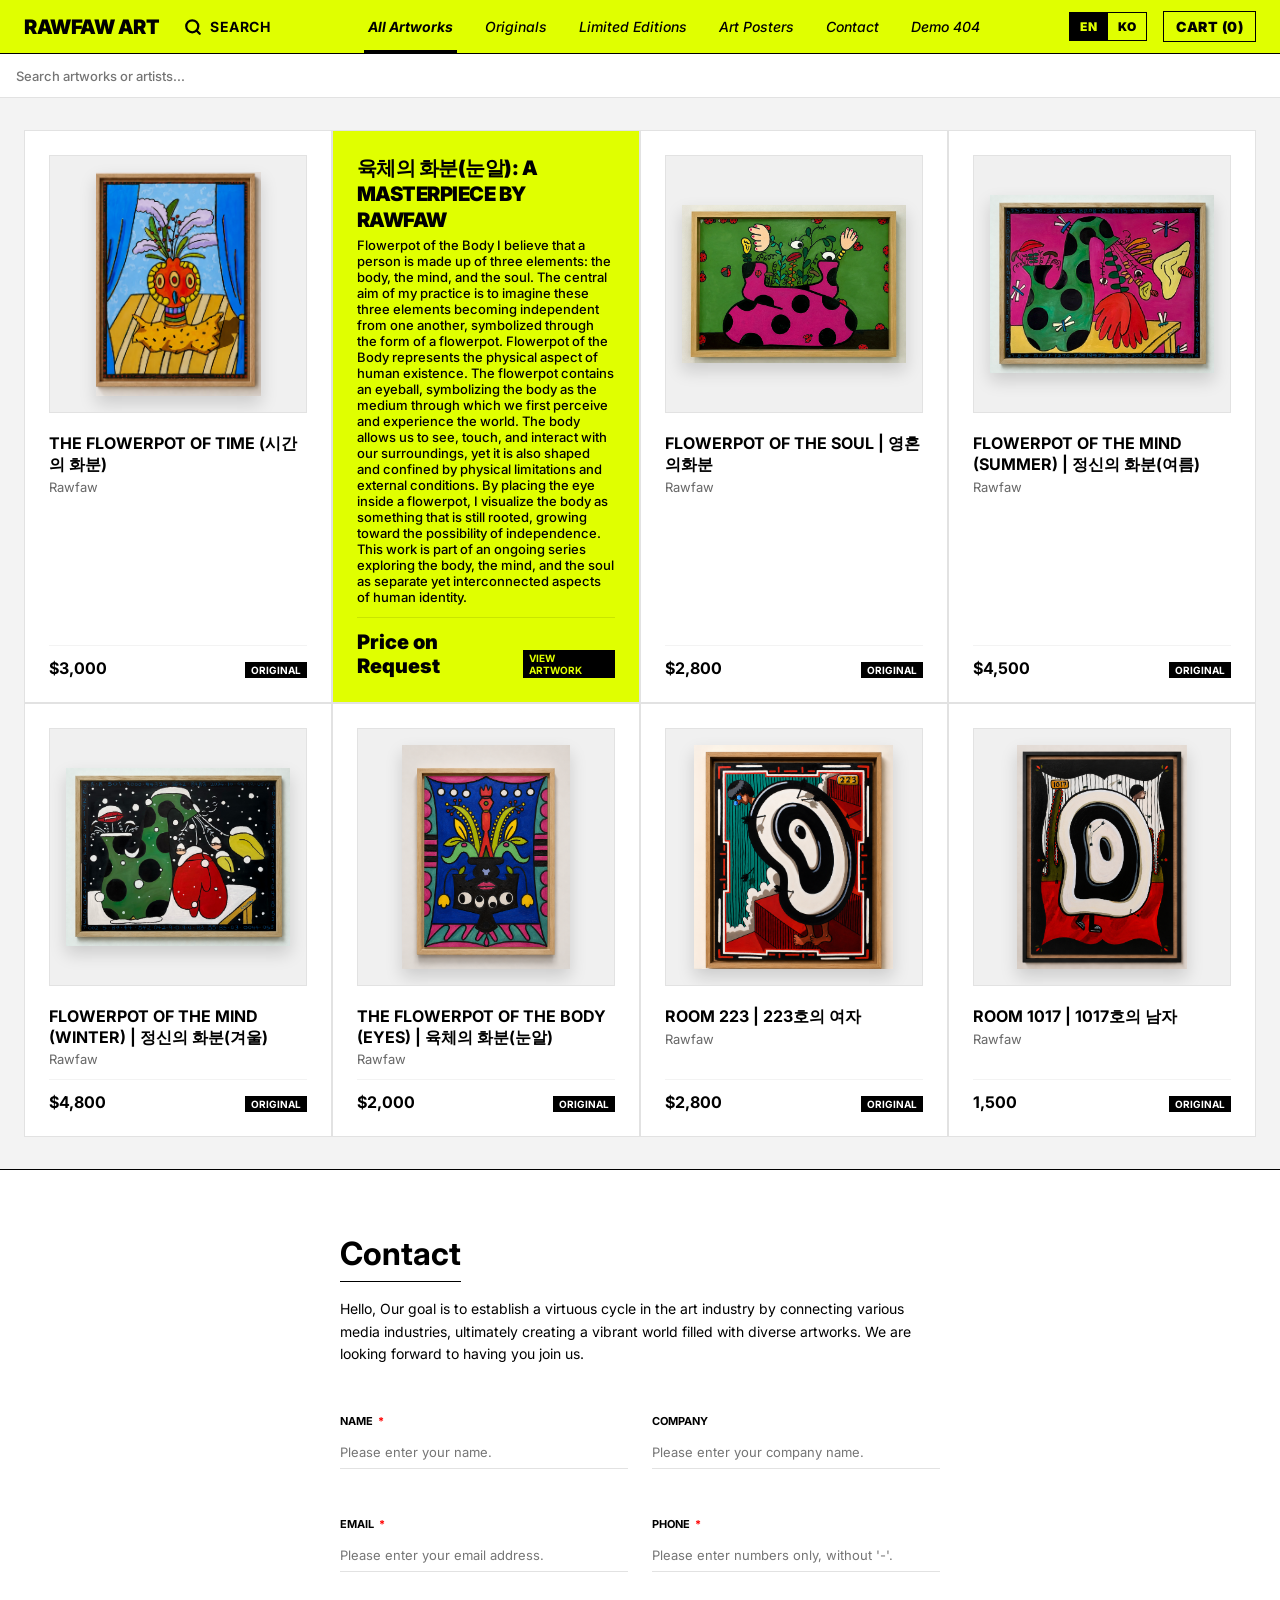
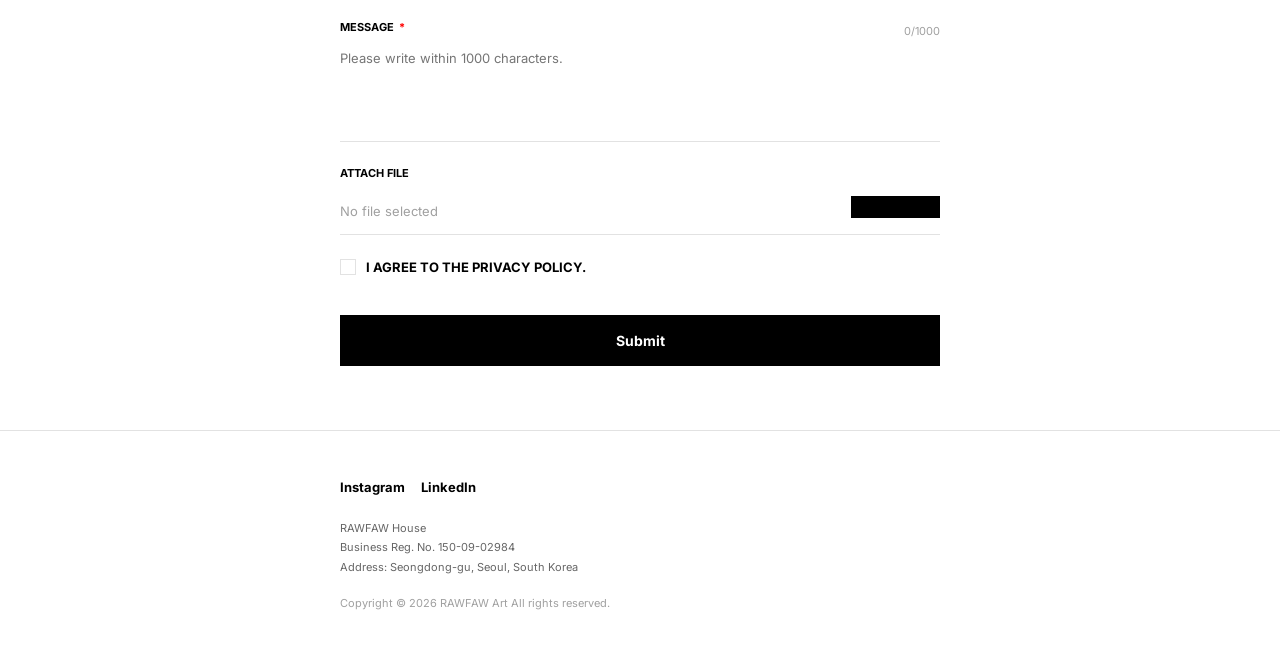
==== index.html @ 99de8a4f "Remove category/tag filter pills bar (All/NEW/Original/Limited/Poster) Co-Authored-By: Claude Sonnet" ====
<!DOCTYPE html>
<html lang="en">
<head>
    <meta charset="UTF-8">
    <meta name="viewport" content="width=device-width, initial-scale=1.0">
    <title>RAWFAW Art | Art Catalog</title>
    <!-- Fonts -->
    <link rel="preconnect" href="https://fonts.googleapis.com">
    <link rel="preconnect" href="https://fonts.gstatic.com" crossorigin>
    <link href="https://fonts.googleapis.com/css2?family=Inter:wght@300;400;500;700;900&display=swap" rel="stylesheet">
    <link rel="stylesheet" href="style.css">
</head>
<body>

    <!-- Main Page Wrapper -->
    <div id="app-wrapper">

        <!-- Neon Header Banner (Reference Image 2 & 3) -->
        <header class="neon-header">
            <div class="header-left">
                <a href="#" class="logo" id="logo-btn">RAWFAW Art</a>
                <button class="search-btn" id="search-btn">
                    <svg width="18" height="18" viewBox="0 0 24 24" fill="none" stroke="currentColor" stroke-width="2.5" stroke-linecap="round" stroke-linejoin="round"><circle cx="11" cy="11" r="8"></circle><line x1="21" y1="21" x2="16.65" y2="16.65"></line></svg>
                    <span data-i18n="search">SEARCH</span>
                </button>
            </div>

            <nav class="header-nav">
                <a href="#" class="nav-link active" data-category="ALL" data-i18n="nav_all">All Artworks</a>
                <a href="#" class="nav-link" data-category="ORIGINAL" data-i18n="nav_originals">Originals</a>
                <a href="#" class="nav-link" data-category="LIMITED" data-i18n="nav_limited">Limited Editions</a>
                <a href="#" class="nav-link" data-category="POSTER" data-i18n="nav_posters">Art Posters</a>
                <a href="#contact-section" class="nav-link" data-i18n="nav_contact">Contact</a>
                <a href="#" class="nav-link" id="trigger-404" data-i18n="nav_404">Demo 404</a>
            </nav>

            <div class="header-right">
                <div class="lang-switch" id="lang-switch">
                    <button type="button" class="lang-btn active" data-lang="en">EN</button>
                    <button type="button" class="lang-btn" data-lang="ko">KO</button>
                </div>
                <button class="cart-btn" id="cart-toggle-btn">
                    <span data-i18n="cart_label">CART</span> (<span id="cart-count">0</span>)
                </button>
                <!-- Mobile Hamburger Menu Button -->
                <button class="menu-mobile-btn" id="mobile-menu-toggle">
                    <span></span>
                    <span></span>
                    <span></span>
                </button>
            </div>
        </header>

        <!-- Mobile Navigation Menu Dropdown -->
        <div class="mobile-nav-menu" id="mobile-nav-menu">
            <a href="#" class="mobile-nav-link active" data-category="ALL" data-i18n="nav_all">All Artworks</a>
            <a href="#" class="mobile-nav-link" data-category="ORIGINAL" data-i18n="nav_originals">Originals</a>
            <a href="#" class="mobile-nav-link" data-category="LIMITED" data-i18n="nav_limited">Limited Editions</a>
            <a href="#" class="mobile-nav-link" data-category="POSTER" data-i18n="nav_posters">Art Posters</a>
            <a href="#contact-section" class="mobile-nav-link" data-i18n="nav_contact">Contact</a>
            <a href="#" class="mobile-nav-link" id="trigger-404-mobile" data-i18n="nav_404">Demo 404</a>
            <div class="lang-switch lang-switch-mobile">
                <button type="button" class="lang-btn active" data-lang="en">EN</button>
                <button type="button" class="lang-btn" data-lang="ko">KO</button>
            </div>
        </div>

        <!-- Filter / Layout Switcher Controls (Reference Image 2) -->
        <section class="controls-bar">
            <div class="control-group search-bar-container" id="inline-search-container">
                <input type="text" id="catalog-search-input" data-i18n-placeholder="search_placeholder" placeholder="Search artworks or artists...">
                <button id="search-clear-btn">&times;</button>
            </div>
        </section>

        <!-- Main Catalog Grid Container -->
        <main class="catalog-container">
            <div id="catalog-grid" class="view-grid">
                <!-- Dynamically populated cards via JS -->
            </div>

            <!-- Empty state -->
            <div id="no-results" class="no-results-message hidden">
                <p data-i18n="no_results">No results found.</p>
                <button id="reset-filters-btn" data-i18n="reset_filters">Reset Filters</button>
            </div>
        </main>

        <!-- Contact Section (Reference Image 3) -->
        <section id="contact-section" class="contact-section">
            <div class="contact-header">
                <h2 data-i18n="contact_heading">Contact</h2>
                <p data-i18n="contact_intro">Hello, Our goal is to establish a virtuous cycle in the art industry by connecting various media industries, ultimately creating a vibrant world filled with diverse artworks. We are looking forward to having you join us.</p>
            </div>

            <form id="inquiry-form" class="inquiry-form" action="https://formsubmit.co/jiwooon513@gmail.com" method="POST">
                <input type="hidden" name="_subject" value="New inquiry from RAWFAW Art website">
                <input type="hidden" name="_template" value="table">
                <input type="hidden" name="_captcha" value="false">
                <div class="form-row">
                    <div class="form-group">
                        <label for="input-name"><span data-i18n="label_name">Name</span> <span class="required">*</span></label>
                        <input type="text" id="input-name" name="name" required data-i18n-placeholder="placeholder_name" placeholder="Please enter your name.">
                    </div>
                    <div class="form-group">
                        <label for="input-company" data-i18n="label_company">Company</label>
                        <input type="text" id="input-company" name="company" data-i18n-placeholder="placeholder_company" placeholder="Please enter your company name.">
                    </div>
                </div>

                <div class="form-row">
                    <div class="form-group">
                        <label for="input-email"><span data-i18n="label_email">Email</span> <span class="required">*</span></label>
                        <input type="email" id="input-email" name="email" required data-i18n-placeholder="placeholder_email" placeholder="Please enter your email address.">
                    </div>
                    <div class="form-group">
                        <label for="input-phone"><span data-i18n="label_phone">Phone</span> <span class="required">*</span></label>
                        <input type="tel" id="input-phone" name="phone" required data-i18n-placeholder="placeholder_phone" placeholder="Please enter numbers only, without '-'.">
                    </div>
                </div>

                <div class="form-group">
                    <div class="textarea-header">
                        <label for="input-message"><span data-i18n="label_message">Message</span> <span class="required">*</span></label>
                        <span class="char-counter"><span id="char-count">0</span>/1000</span>
                    </div>
                    <textarea id="input-message" name="message" maxlength="1000" required data-i18n-placeholder="placeholder_message" placeholder="Please write within 1000 characters."></textarea>
                </div>

                <!-- Custom Styled File Attachment (Reference Image 3) -->
                <div class="form-group file-upload-group">
                    <label data-i18n="label_attach">Attach File</label>
                    <div class="file-upload-wrapper">
                        <span class="file-name" id="file-name-label" data-i18n="no_file_selected">No file selected</span>
                        <label for="input-file" class="file-upload-btn" data-i18n="label_attach">Attach File</label>
                        <input type="file" id="input-file" name="file" class="hidden-file-input">
                    </div>
                </div>

                <!-- Privacy Policy Consent Checkbox -->
                <div class="form-group checkbox-group">
                    <label class="custom-checkbox">
                        <input type="checkbox" id="input-agree" required>
                        <span class="checkmark"></span>
                        <span class="checkbox-text" data-i18n="privacy_agree">I agree to the Privacy Policy.</span>
                    </label>
                </div>

                <button type="submit" class="submit-btn" data-i18n="submit_btn">Submit</button>
            </form>
        </section>

        <!-- Footer -->
        <footer class="main-footer">
            <div class="footer-links">
                <a href="https://instagram.com" target="_blank">Instagram</a>
                <a href="https://linkedin.com" target="_blank">LinkedIn</a>
            </div>
            <div class="footer-info">
                <p data-i18n="footer_company">RAWFAW House</p>
                <p data-i18n="footer_biz">Business Reg. No. 150-09-02984</p>
                <p data-i18n="footer_address">Address: Seongdong-gu, Seoul, South Korea</p>
                <p class="copyright">Copyright &copy; 2026 RAWFAW Art All rights reserved.</p>
            </div>
        </footer>

    </div>

    <!-- Artwork Details Slide-over Panel (Reference Image 3) -->
    <div id="detail-panel" class="side-panel">
        <div class="panel-overlay" id="detail-overlay"></div>
        <div class="panel-content">
            <button class="panel-close-btn" id="detail-close-btn">&times;</button>

            <div class="detail-body">
                <h2 class="detail-title" id="detail-title">George Spencer Watson</h2>
                <h3 class="detail-subtitle" id="detail-subtitle">The Orange Dress</h3>

                <div class="detail-info-block">
                    <h4 data-i18n="artwork_info">Artwork Information</h4>
                    <p id="detail-desc">"The Orange Dress" (1926) by British artist George Spencer Watson is a refined oil portrait...</p>
                    <div class="detail-specs hidden" id="detail-specs"></div>
                </div>

                <div class="detail-price-row">
                    <span class="price-label" data-i18n="estimated_price">Estimated Price:</span>
                    <span class="price-value" id="detail-price">$32,000</span>
                </div>
                <p class="detail-shipping-note hidden" id="detail-shipping-note"></p>

                <div class="purchase-options">
                    <h4 class="purchase-heading" data-i18n="purchase_heading">Purchase Options</h4>

                    <form action="https://www.paypal.com/cgi-bin/webscr" method="post" target="_blank" id="paypal-form" class="paypal-form">
                        <input type="hidden" name="cmd" value="_xclick">
                        <input type="hidden" name="business" value="REPLACE_WITH_YOUR_PAYPAL_EMAIL">
                        <input type="hidden" name="item_name" id="paypal-item-name" value="">
                        <input type="hidden" name="amount" id="paypal-amount" value="">
                        <input type="hidden" name="currency_code" value="USD">
                        <input type="hidden" name="no_shipping" value="0">
                        <button type="submit" class="paypal-buy-btn" data-i18n="pay_with_paypal">Pay with PayPal</button>
                    </form>

                    <div class="bank-transfer-box">
                        <p class="bank-transfer-label" data-i18n="bank_transfer_heading">Bank Transfer (Korea)</p>
                        <p class="bank-transfer-detail"><span data-i18n="bank_name_label">Bank</span>: <strong>REPLACE_WITH_BANK_NAME</strong></p>
                        <p class="bank-transfer-detail"><span data-i18n="bank_holder_label">Account Holder</span>: <strong>REPLACE_WITH_ACCOUNT_HOLDER</strong></p>
                        <p class="bank-transfer-detail"><span data-i18n="bank_account_label">Account No.</span>: <strong>REPLACE_WITH_ACCOUNT_NUMBER</strong></p>
                        <p class="bank-transfer-note" data-i18n="bank_transfer_note">After transferring, please contact us via the form below with your name and the artwork title so we can confirm your order.</p>
                    </div>
                </div>

                <button class="add-to-inquiry-cart-btn" id="btn-add-to-cart" data-i18n="add_to_inquiry">
                    Add to Inquiry
                </button>

                <div class="detail-image-wrapper">
                    <img src="" alt="" id="detail-img">
                </div>
            </div>
        </div>
    </div>

    <!-- Cart Drawer -->
    <div id="cart-drawer" class="side-panel">
        <div class="panel-overlay" id="cart-overlay"></div>
        <div class="panel-content">
            <button class="panel-close-btn" id="cart-close-btn">&times;</button>

            <div class="cart-body">
                <h2><span data-i18n="inquiry_cart_heading">Inquiry Cart</span> (<span id="cart-items-count">0</span>)</h2>
                <p class="cart-subtitle" data-i18n="cart_subtitle">Artworks you'd like to inquire about for purchase or rental.</p>

                <div class="cart-items-container" id="cart-items-list">
                    <!-- Dynamic items -->
                    <div class="empty-cart-message" data-i18n="cart_empty">No artworks added yet.</div>
                </div>

                <div class="cart-footer">
                    <button class="cart-checkout-btn" id="cart-checkout-btn" data-i18n="cart_checkout">Inquire About Selected Items</button>
                </div>
            </div>
        </div>
    </div>

    <!-- Fullscreen 404 Error Screen (Reference Image 3) -->
    <div id="error-screen" class="error-screen hidden">
        <div class="error-content">
            <p class="error-warning" data-i18n="error_warning">This page does not exist or is unavailable.</p>
            <p class="error-instruction" data-i18n="error_instruction">Please check that you entered the correct address.</p>

            <div class="error-code">404</div>

            <p class="error-detail" data-i18n="error_detail">That's an error. The requested URL was not found on this server. That's all we know.</p>

            <button class="error-back-btn" id="error-back-btn" data-i18n="return_home">Return to Home</button>

            <div class="error-footer">
                <div class="error-social">
                    <a href="https://instagram.com" target="_blank">Instagram</a>
                    <a href="https://linkedin.com" target="_blank">LinkedIn</a>
                </div>
                <div class="error-info">
                    <p data-i18n="footer_company">LUAS Inc. | CEO: Kim Rua</p>
                    <p data-i18n="footer_biz">Business Reg. No. 123-88-02861 | Email: biz@luas.com</p>
                    <p data-i18n="footer_address">Address: 2F, 174 Dongdaegu-ro, Dong-gu, Daegu, South Korea</p>
                    <p>Copyright &copy; 2025 RAWFAW Art All rights reserved.</p>
                </div>
            </div>
        </div>
    </div>

    <!-- Application Script -->
    <script src="app.js"></script>
</body>
</html>
---- style.css ----
/* ==========================================================================
   LUAS Design System & Global Styles
   ========================================================================== */

:root {
    /* Colors */
    --neon-yellow: #E0FF00;
    --neon-yellow-dark: #C5DF00;
    --dark-bg: #0A0A0A;
    --light-bg: #F3F3F3;
    --white: #FFFFFF;
    --black: #000000;
    --border-color: #E2E2E2;
    --border-dark: #1A1A1A;
    --text-muted: #666666;
    --text-muted-light: #A0A0A0;
    
    /* Poster Palette Colors (Reference Image 1) */
    --poster-terracotta: #C85E43;
    --poster-dustyrose: #A3506B;
    --poster-teal: #486E7F;
    --poster-mustard: #C5A145;
    --poster-sage: #6B8B4E;
    --poster-purple: #785A90;
    --poster-brown: #8D6B4F;
    --poster-slate: #5E717F;
    --poster-clay: #B65E50;

    /* Fonts */
    --font-sans: 'Inter', -apple-system, BlinkMacSystemFont, 'Apple SD Gothic Neo', 'Malgun Gothic', sans-serif;

    /* Spacing & Transitions */
    --transition-smooth: all 0.3s cubic-bezier(0.25, 0.8, 0.25, 1);
    --header-height: 54px;
}

* {
    box-sizing: border-box;
    margin: 0;
    padding: 0;
}

html {
    scroll-behavior: smooth;
    font-family: var(--font-sans);
    background-color: var(--light-bg);
    color: var(--black);
    -webkit-font-smoothing: antialiased;
}

body {
    overflow-x: hidden;
    min-height: 100vh;
}

a {
    color: inherit;
    text-decoration: none;
}

button, input, select, textarea {
    font-family: inherit;
    font-size: inherit;
    color: inherit;
    background: none;
    border: none;
    outline: none;
}

button {
    cursor: pointer;
}

/* Scrollbar Styles */
::-webkit-scrollbar {
    width: 6px;
    height: 6px;
}
::-webkit-scrollbar-track {
    background: var(--light-bg);
}
::-webkit-scrollbar-thumb {
    background: var(--text-muted-light);
}
::-webkit-scrollbar-thumb:hover {
    background: var(--text-muted);
}

/* App Wrapper */
#app-wrapper {
    display: flex;
    flex-direction: column;
    min-height: 100vh;
}

/* ==========================================================================
   Header Styles (Reference Image 2 & 3)
   ========================================================================== */

.neon-header {
    background-color: var(--neon-yellow);
    height: var(--header-height);
    display: flex;
    align-items: center;
    justify-content: space-between;
    padding: 0 24px;
    position: sticky;
    top: 0;
    z-index: 100;
    border-bottom: 1px solid var(--black);
}

.header-left, .header-right {
    display: flex;
    align-items: center;
    gap: 16px;
}

.logo {
    font-size: 20px;
    font-weight: 900;
    letter-spacing: -0.5px;
    font-family: var(--font-sans);
    text-transform: uppercase;
}

.search-btn {
    display: flex;
    align-items: center;
    gap: 8px;
    font-weight: 700;
    font-size: 14px;
    letter-spacing: 0.5px;
    padding: 4px 8px;
    border: 1.5px solid transparent;
    transition: var(--transition-smooth);
}

.search-btn:hover {
    border-color: var(--black);
}

.search-btn svg {
    stroke-width: 3px;
}

.header-nav {
    display: flex;
    align-items: center;
    gap: 24px;
    height: 100%;
}

.nav-link {
    font-size: 14px;
    font-weight: 500;
    padding: 0 4px;
    height: 100%;
    display: flex;
    align-items: center;
    position: relative;
    font-family: var(--font-sans);
    font-style: italic;
    transition: var(--transition-smooth);
}

.nav-link:hover, .nav-link.active {
    font-weight: 700;
}

.nav-link.active::after {
    content: '';
    position: absolute;
    bottom: 0;
    left: 0;
    width: 100%;
    height: 3px;
    background-color: var(--black);
}

.cart-btn {
    font-family: var(--font-sans);
    font-weight: 900;
    font-size: 14px;
    letter-spacing: 0.5px;
    padding: 6px 12px;
    border: 1px solid var(--black);
    transition: var(--transition-smooth);
}

.cart-btn:hover {
    background-color: var(--black);
    color: var(--neon-yellow);
}

/* Language Switch (EN / KO) */
.lang-switch {
    display: flex;
    border: 1px solid var(--black);
    overflow: hidden;
}

.lang-btn {
    font-family: var(--font-sans);
    font-weight: 900;
    font-size: 12px;
    letter-spacing: 0.5px;
    padding: 6px 10px;
    background: transparent;
    color: var(--black);
    transition: var(--transition-smooth);
}

.lang-btn + .lang-btn {
    border-left: 1px solid var(--black);
}

.lang-btn.active {
    background-color: var(--black);
    color: var(--neon-yellow);
}

.lang-btn:not(.active):hover {
    background-color: rgba(0, 0, 0, 0.08);
}

.lang-switch-mobile {
    align-self: flex-start;
    margin-top: 4px;
}

/* Mobile menu toggle */
.menu-mobile-btn {
    display: none;
    flex-direction: column;
    justify-content: space-between;
    width: 22px;
    height: 16px;
}

.menu-mobile-btn span {
    display: block;
    height: 2px;
    width: 100%;
    background-color: var(--black);
    transition: var(--transition-smooth);
}

/* Mobile Nav Dropdown */
.mobile-nav-menu {
    display: none;
    background-color: var(--neon-yellow);
    border-bottom: 1px solid var(--black);
    padding: 16px 24px;
    flex-direction: column;
    gap: 16px;
}

.mobile-nav-link {
    font-family: var(--font-sans);
    font-style: italic;
    font-size: 18px;
    font-weight: 500;
    padding: 4px 0;
    border-bottom: 1px solid rgba(0,0,0,0.1);
}

.mobile-nav-link.active {
    font-weight: 700;
    border-bottom-color: var(--black);
}

/* ==========================================================================
   Controls Bar (Reference Image 2)
   ========================================================================== */

.controls-bar {
    display: flex;
    align-items: center;
    background-color: var(--white);
    border-bottom: 1.5px solid var(--border-color);
    padding: 0;
    height: 44px;
    width: 100%;
    z-index: 10;
}

.control-group {
    display: flex;
    align-items: center;
    height: 100%;
    padding: 0 16px;
    border-right: 1px solid var(--border-color);
}

.control-group label {
    font-size: 12px;
    font-weight: 700;
    text-transform: uppercase;
    color: var(--text-muted);
    margin-right: 8px;
}

.select-wrapper {
    position: relative;
}

.select-wrapper select {
    font-size: 13px;
    font-weight: 500;
    padding-right: 20px;
    cursor: pointer;
    text-transform: uppercase;
}

.select-wrapper::after {
    content: '▼';
    font-size: 8px;
    position: absolute;
    right: 0;
    top: 50%;
    transform: translateY(-50%);
    pointer-events: none;
    color: var(--text-muted);
}

.search-bar-container {
    flex-grow: 1;
    border-right: none;
    display: flex;
    align-items: center;
    position: relative;
}

.search-bar-container input {
    width: 100%;
    height: 100%;
    font-size: 13px;
    font-weight: 500;
}

#search-clear-btn {
    position: absolute;
    right: 16px;
    font-size: 18px;
    font-weight: 700;
    color: var(--text-muted-light);
    display: none;
}

#search-clear-btn:hover {
    color: var(--black);
}

/* ==========================================================================
   Pills Bar Tags (Reference Image 3)
   ========================================================================== */


/* ==========================================================================
   Catalog Container & Grid
   ========================================================================== */

.catalog-container {
    flex-grow: 1;
    padding: 32px 24px;
    max-width: 1440px;
    margin: 0 auto;
    width: 100%;
}

/* GRID VIEW: Reference Image 2 (Clean minimalist design) */
#catalog-grid.view-grid {
    display: grid;
    grid-template-columns: repeat(4, 1fr);
    gap: 1.5px;
    background-color: var(--border-color);
    border: 1.5px solid var(--border-color);
}

#catalog-grid.view-grid .catalog-card {
    background-color: var(--white);
    padding: 24px;
    display: flex;
    flex-direction: column;
    position: relative;
    cursor: pointer;
    transition: var(--transition-smooth);
}

#catalog-grid.view-grid .catalog-card:hover {
    transform: translateY(-4px);
    box-shadow: 0 12px 24px rgba(0, 0, 0, 0.05);
    z-index: 2;
}

#catalog-grid.view-grid .card-image-container {
    background-color: #F0F0F0;
    aspect-ratio: 1 / 1;
    display: flex;
    align-items: center;
    justify-content: center;
    padding: 16px;
    margin-bottom: 20px;
    position: relative;
    overflow: hidden;
    border: 1px solid var(--border-color);
}

#catalog-grid.view-grid .card-image-container img {
    max-width: 100%;
    max-height: 100%;
    object-fit: contain;
    box-shadow: 0 8px 16px rgba(0, 0, 0, 0.15);
    transition: var(--transition-smooth);
}

#catalog-grid.view-grid .catalog-card:hover .card-image-container img {
    transform: scale(1.03);
}

/* On hover, regular cards fully transform into the highlight-card look */
#catalog-grid.view-grid .card-hover-highlight {
    position: absolute;
    inset: 0;
    background-color: var(--neon-yellow);
    padding: 24px;
    display: flex;
    flex-direction: column;
    opacity: 0;
    pointer-events: none;
    transition: opacity 0.3s ease;
    z-index: 5;
}

#catalog-grid.view-grid .catalog-card:hover .card-hover-highlight {
    opacity: 1;
    pointer-events: auto;
}

/* The highlight card does the reverse: it shows its image on hover */
#catalog-grid.view-grid .card-hover-image {
    position: absolute;
    inset: 0;
    background-color: var(--neon-yellow-dark);
    display: flex;
    align-items: center;
    justify-content: center;
    padding: 24px;
    opacity: 0;
    pointer-events: none;
    transition: opacity 0.3s ease;
    z-index: 5;
}

#catalog-grid.view-grid .catalog-card:hover .card-hover-image {
    opacity: 1;
    pointer-events: auto;
}

#catalog-grid.view-grid .card-hover-image img {
    max-width: 100%;
    max-height: 100%;
    object-fit: contain;
    box-shadow: 0 8px 16px rgba(0, 0, 0, 0.15);
}

#catalog-grid.view-grid .card-hover-highlight .card-title {
    font-weight: 900;
    font-size: 20px;
    letter-spacing: -0.5px;
    color: var(--black);
    margin-bottom: 4px;
    text-transform: uppercase;
}

#catalog-grid.view-grid .card-hover-highlight .card-hover-desc {
    font-size: 13px;
    line-height: 1.6;
    color: var(--black);
    margin-bottom: 12px;
    overflow-y: auto;
}

#catalog-grid.view-grid .card-hover-highlight .card-meta {
    margin-top: auto;
    display: flex;
    align-items: flex-end;
    justify-content: space-between;
    padding-top: 12px;
    border-top: 1px solid rgba(0, 0, 0, 0.1);
}

#catalog-grid.view-grid .card-hover-highlight .card-price {
    font-size: 20px;
    font-weight: 900;
    color: var(--black);
}

#catalog-grid.view-grid .card-hover-highlight .card-badge {
    font-size: 10px;
    font-weight: 700;
    background-color: var(--black);
    color: var(--neon-yellow);
    padding: 2px 6px;
    text-transform: uppercase;
}

#catalog-grid.view-grid .card-info {
    display: flex;
    flex-direction: column;
    flex-grow: 1;
}

#catalog-grid.view-grid .card-title {
    font-family: var(--font-sans);
    font-size: 16px;
    font-weight: 700;
    line-height: 1.3;
    margin-bottom: 4px;
    text-transform: uppercase;
}

#catalog-grid.view-grid .card-artist {
    font-size: 13px;
    color: var(--text-muted);
    margin-bottom: 12px;
}

#catalog-grid.view-grid .card-meta {
    margin-top: auto;
    display: flex;
    align-items: flex-end;
    justify-content: space-between;
    padding-top: 12px;
    border-top: 1px solid var(--light-bg);
}

#catalog-grid.view-grid .card-price {
    font-size: 16px;
    font-weight: 700;
    color: var(--black);
}

#catalog-grid.view-grid .card-badge {
    font-size: 10px;
    font-weight: 700;
    background-color: var(--black);
    color: var(--white);
    padding: 2px 6px;
    text-transform: uppercase;
}

/* HIGHLIGHT CARD (Reference Image 2 neon yellow active book) */
#catalog-grid.view-grid .catalog-card.card-highlight {
    background-color: var(--neon-yellow);
}

#catalog-grid.view-grid .catalog-card.card-highlight .card-image-container {
    background-color: var(--neon-yellow-dark);
    border-color: var(--black);
}

#catalog-grid.view-grid .catalog-card.card-highlight .card-title {
    font-family: var(--font-sans);
    font-weight: 900;
    font-size: 20px;
    letter-spacing: -0.5px;
    color: var(--black);
}

#catalog-grid.view-grid .catalog-card.card-highlight .card-artist {
    color: var(--black);
    font-weight: 500;
}

#catalog-grid.view-grid .catalog-card.card-highlight .card-price {
    font-size: 20px;
    font-weight: 900;
}

#catalog-grid.view-grid .catalog-card.card-highlight .card-meta {
    border-top-color: rgba(0,0,0,0.1);
}

#catalog-grid.view-grid .catalog-card.card-highlight .card-badge {
    background-color: var(--black);
    color: var(--neon-yellow);
}

/* ==========================================================================
   POSTER VIEW: Reference Image 1 (Editorial colorful layout)
   ========================================================================== */

#catalog-grid.view-poster {
    display: grid;
    grid-template-columns: repeat(3, 1fr);
    gap: 32px;
    background: none;
    border: none;
}

#catalog-grid.view-poster .catalog-card {
    border-radius: 0;
    padding: 32px;
    display: flex;
    flex-direction: column;
    position: relative;
    cursor: pointer;
    min-height: 520px;
    box-shadow: 0 4px 12px rgba(0,0,0,0.15);
    transition: var(--transition-smooth);
}

#catalog-grid.view-poster .catalog-card:hover {
    transform: translateY(-8px) scale(1.01);
    box-shadow: 0 20px 40px rgba(0,0,0,0.3);
}

/* Poster Card Dynamic Colors */
#catalog-grid.view-poster .catalog-card[data-color="terracotta"] { background-color: var(--poster-terracotta); color: #FFF; }
#catalog-grid.view-poster .catalog-card[data-color="dustyrose"] { background-color: var(--poster-dustyrose); color: #FFF; }
#catalog-grid.view-poster .catalog-card[data-color="teal"] { background-color: var(--poster-teal); color: #FFF; }
#catalog-grid.view-poster .catalog-card[data-color="mustard"] { background-color: var(--poster-mustard); color: #000; }
#catalog-grid.view-poster .catalog-card[data-color="sage"] { background-color: var(--poster-sage); color: #FFF; }
#catalog-grid.view-poster .catalog-card[data-color="purple"] { background-color: var(--poster-purple); color: #FFF; }
#catalog-grid.view-poster .catalog-card[data-color="brown"] { background-color: var(--poster-brown); color: #FFF; }
#catalog-grid.view-poster .catalog-card[data-color="slate"] { background-color: var(--poster-slate); color: #FFF; }
#catalog-grid.view-poster .catalog-card[data-color="clay"] { background-color: var(--poster-clay); color: #FFF; }

#catalog-grid.view-poster .card-title {
    font-family: var(--font-sans);
    font-weight: 900;
    font-size: 32px;
    letter-spacing: -1px;
    line-height: 1.1;
    text-align: right;
    margin-bottom: 24px;
    text-transform: uppercase;
}

#catalog-grid.view-poster .card-image-container {
    aspect-ratio: 1.1 / 1;
    margin-bottom: 24px;
    display: flex;
    align-items: center;
    justify-content: center;
    position: relative;
    overflow: hidden;
    padding: 12px;
    border: 1px solid rgba(255,255,255,0.15);
    background-color: rgba(0,0,0,0.15);
}

#catalog-grid.view-poster .catalog-card[data-color="mustard"] .card-image-container {
    border-color: rgba(0,0,0,0.15);
    background-color: rgba(0,0,0,0.08);
}

#catalog-grid.view-poster .card-image-container img {
    max-width: 100%;
    max-height: 100%;
    object-fit: cover;
    box-shadow: 0 12px 24px rgba(0,0,0,0.3);
    transition: var(--transition-smooth);
}

#catalog-grid.view-poster .card-info {
    display: flex;
    flex-direction: column;
    flex-grow: 1;
}

#catalog-grid.view-poster .card-artist {
    font-family: var(--font-sans);
    font-size: 15px;
    font-weight: 700;
    margin-bottom: 8px;
    letter-spacing: 0.5px;
}

#catalog-grid.view-poster .card-description {
    font-size: 11px;
    line-height: 1.6;
    opacity: 0.85;
    margin-bottom: 16px;
    display: -webkit-box;
    -webkit-line-clamp: 4;
    -webkit-box-orient: vertical;
    overflow: hidden;
}

#catalog-grid.view-poster .card-meta {
    margin-top: auto;
    display: flex;
    align-items: center;
    justify-content: space-between;
    padding-top: 16px;
    border-top: 1px solid rgba(255,255,255,0.2);
}

#catalog-grid.view-poster .catalog-card[data-color="mustard"] .card-meta {
    border-top-color: rgba(0,0,0,0.15);
}

#catalog-grid.view-poster .card-price {
    font-family: var(--font-sans);
    font-style: italic;
    font-size: 18px;
    font-weight: 700;
}

#catalog-grid.view-poster .card-badge {
    font-family: var(--font-sans);
    font-style: italic;
    font-size: 11px;
    opacity: 0.9;
}

/* ==========================================================================
   COMPACT VIEW: Reference Image 3 (Classic Mobile Art Gallery layout)
   ========================================================================== */

#catalog-grid.view-compact {
    display: grid;
    grid-template-columns: repeat(3, 1fr);
    gap: 16px;
    background: none;
    border: none;
}

#catalog-grid.view-compact .catalog-card {
    background-color: var(--white);
    padding: 0;
    border: 1px solid var(--border-color);
    display: flex;
    flex-direction: column;
    cursor: pointer;
    transition: var(--transition-smooth);
}

#catalog-grid.view-compact .catalog-card:hover {
    border-color: var(--black);
}

#catalog-grid.view-compact .card-image-container {
    width: 100%;
    aspect-ratio: 1 / 1.1;
    overflow: hidden;
    background-color: var(--light-bg);
}

#catalog-grid.view-compact .card-image-container img {
    width: 100%;
    height: 100%;
    object-fit: cover;
    transition: var(--transition-smooth);
}

#catalog-grid.view-compact .catalog-card:hover .card-image-container img {
    transform: scale(1.05);
}

#catalog-grid.view-compact .card-info {
    padding: 12px;
    border-top: 1px solid var(--border-color);
}

#catalog-grid.view-compact .card-artist {
    font-family: var(--font-sans);
    font-size: 12px;
    font-weight: 700;
    color: var(--black);
    margin-bottom: 2px;
    white-space: nowrap;
    overflow: hidden;
    text-overflow: ellipsis;
}

#catalog-grid.view-compact .card-title {
    font-family: var(--font-sans);
    font-size: 12px;
    color: var(--text-muted);
    white-space: nowrap;
    overflow: hidden;
    text-overflow: ellipsis;
}

#catalog-grid.view-compact .card-meta {
    display: none; /* Compact view doesn't show price on main grid, matches Image 3 mobile view */
}

/* ==========================================================================
   Empty State & No Results
   ========================================================================== */

.no-results-message {
    padding: 64px 0;
    text-align: center;
}

.no-results-message p {
    font-size: 16px;
    color: var(--text-muted);
    margin-bottom: 16px;
}

#reset-filters-btn {
    font-size: 13px;
    font-weight: 700;
    background-color: var(--black);
    color: var(--white);
    padding: 8px 16px;
    border-radius: 2px;
    transition: var(--transition-smooth);
}

#reset-filters-btn:hover {
    background-color: var(--neon-yellow);
    color: var(--black);
}

.hidden {
    display: none !important;
}

/* ==========================================================================
   Contact Form Styles (Reference Image 3)
   ========================================================================== */

.contact-section {
    background-color: var(--white);
    border-top: 1.5px solid var(--black);
    padding: 64px 24px;
    width: 100%;
}

.contact-header {
    max-width: 600px;
    margin: 0 auto 48px auto;
    text-align: left;
}

.contact-header h2 {
    font-family: var(--font-sans);
    font-size: 32px;
    font-weight: 700;
    text-transform: capitalize;
    margin-bottom: 16px;
    border-bottom: 1.5px solid var(--black);
    padding-bottom: 8px;
    display: inline-block;
}

.contact-header p {
    font-size: 14px;
    line-height: 1.6;
    color: var(--black);
}

.inquiry-form {
    max-width: 600px;
    margin: 0 auto;
}

.form-row {
    display: grid;
    grid-template-columns: repeat(2, 1fr);
    gap: 24px;
    margin-bottom: 24px;
}

.form-group {
    display: flex;
    flex-direction: column;
    margin-bottom: 24px;
}

.form-group label {
    font-size: 11px;
    font-weight: 700;
    color: var(--black);
    margin-bottom: 8px;
    text-transform: uppercase;
}

.form-group input[type="text"],
.form-group input[type="email"],
.form-group input[type="tel"] {
    font-size: 13px;
    padding: 8px 0;
    border-bottom: 1px solid var(--border-color);
    transition: var(--transition-smooth);
    background-color: transparent;
}

.form-group input:focus {
    border-bottom-color: var(--black);
}

.textarea-header {
    display: flex;
    justify-content: space-between;
    align-items: center;
}

.char-counter {
    font-size: 11px;
    color: var(--text-muted-light);
}

.form-group textarea {
    font-size: 13px;
    padding: 8px 0;
    border-bottom: 1px solid var(--border-color);
    min-height: 100px;
    resize: none;
    transition: var(--transition-smooth);
}

.form-group textarea:focus {
    border-bottom-color: var(--black);
}

.required {
    color: red;
    margin-left: 2px;
}

/* Custom Styled File Attachment (Reference Image 3) */
.file-upload-wrapper {
    display: flex;
    align-items: center;
    border-bottom: 1px solid var(--border-color);
    padding: 8px 0;
    position: relative;
}

.file-name {
    font-size: 13px;
    color: var(--text-muted-light);
    flex-grow: 1;
}

.file-upload-btn {
    font-size: 11px;
    font-weight: 700;
    background-color: var(--black);
    color: var(--white);
    padding: 4px 10px;
    cursor: pointer;
    transition: var(--transition-smooth);
}

.file-upload-btn:hover {
    background-color: var(--neon-yellow);
    color: var(--black);
}

.hidden-file-input {
    position: absolute;
    left: 0;
    top: 0;
    width: 100%;
    height: 100%;
    opacity: 0;
    cursor: pointer;
}

/* Consent Checkbox Custom Style */
.checkbox-group {
    margin-top: 16px;
    margin-bottom: 32px;
}

.custom-checkbox {
    display: flex;
    align-items: center;
    position: relative;
    cursor: pointer;
    user-select: none;
}

.custom-checkbox input {
    position: absolute;
    opacity: 0;
    cursor: pointer;
    height: 0;
    width: 0;
}

.checkmark {
    position: relative;
    height: 16px;
    width: 16px;
    border: 1px solid var(--border-color);
    background-color: var(--white);
    margin-right: 10px;
    transition: var(--transition-smooth);
}

.custom-checkbox:hover input ~ .checkmark {
    border-color: var(--black);
}

.custom-checkbox input:checked ~ .checkmark {
    background-color: var(--black);
    border-color: var(--black);
}

.checkmark:after {
    content: "";
    position: absolute;
    display: none;
}

.custom-checkbox input:checked ~ .checkmark:after {
    display: block;
}

.custom-checkbox .checkmark:after {
    left: 5px;
    top: 2px;
    width: 4px;
    height: 8px;
    border: solid var(--white);
    border-width: 0 2px 2px 0;
    transform: rotate(45deg);
}

.checkbox-text {
    font-size: 13px;
    color: var(--black);
}

/* Submit Button */
.submit-btn {
    background-color: var(--black);
    color: var(--white);
    font-weight: 700;
    font-size: 14px;
    width: 100%;
    padding: 16px;
    transition: var(--transition-smooth);
    border: 1.5px solid var(--black);
}

.submit-btn:hover {
    background-color: var(--white);
    color: var(--black);
}

/* ==========================================================================
   Slide-over Panels & Overlay (Detail Panel & Cart Drawer)
   ========================================================================== */

.side-panel {
    position: fixed;
    top: 0;
    right: 0;
    width: 100%;
    height: 100%;
    z-index: 1000;
    visibility: hidden;
    transition: visibility 0.4s;
}

.side-panel.open {
    visibility: visible;
}

.panel-overlay {
    position: absolute;
    top: 0;
    left: 0;
    width: 100%;
    height: 100%;
    background-color: rgba(0, 0, 0, 0.4);
    opacity: 0;
    transition: opacity 0.4s ease;
}

.side-panel.open .panel-overlay {
    opacity: 1;
}

.panel-content {
    position: absolute;
    top: 0;
    right: -450px;
    width: 100%;
    max-width: 450px;
    height: 100%;
    background-color: var(--white);
    box-shadow: -10px 0 30px rgba(0, 0, 0, 0.15);
    display: flex;
    flex-direction: column;
    transition: right 0.4s cubic-bezier(0.25, 0.8, 0.25, 1);
    z-index: 1001;
    overflow-y: auto;
}

.side-panel.open .panel-content {
    right: 0;
}

.panel-close-btn {
    position: absolute;
    top: 16px;
    right: 16px;
    font-size: 28px;
    font-weight: 300;
    line-height: 1;
    width: 32px;
    height: 32px;
    display: flex;
    align-items: center;
    justify-content: center;
    z-index: 1002;
    transition: var(--transition-smooth);
}

.panel-close-btn:hover {
    transform: rotate(90deg);
}

/* Detail Panel Body (Reference Image 3 Detail View) */
.detail-body {
    padding: 32px 24px;
    display: flex;
    flex-direction: column;
}

.detail-title {
    font-family: var(--font-sans);
    font-weight: 700;
    font-size: 20px;
    border-bottom: 1.5px solid var(--black);
    padding-bottom: 6px;
    margin-bottom: 4px;
    text-transform: uppercase;
}

.detail-subtitle {
    font-family: var(--font-sans);
    font-size: 16px;
    font-style: italic;
    font-weight: 400;
    margin-bottom: 24px;
    color: var(--text-muted);
}

.detail-info-block {
    margin-bottom: 24px;
}

.detail-info-block h4 {
    font-size: 11px;
    font-weight: 700;
    text-transform: uppercase;
    color: var(--black);
    margin-bottom: 8px;
    border-bottom: 1px solid var(--border-color);
    padding-bottom: 4px;
}

.detail-info-block p {
    font-size: 13px;
    line-height: 1.6;
    color: var(--black);
}

.detail-specs {
    margin-top: 12px;
    border-top: 1px solid var(--border-color);
    padding-top: 12px;
}

.detail-spec-row {
    display: flex;
    justify-content: space-between;
    font-size: 13px;
    padding: 4px 0;
}

.detail-spec-row .spec-label {
    color: var(--text-muted);
}

.detail-spec-row .spec-value {
    font-weight: 500;
    text-align: right;
}

.detail-price-row {
    display: flex;
    align-items: center;
    justify-content: space-between;
    margin-bottom: 24px;
    background-color: var(--light-bg);
    padding: 12px 16px;
    border-left: 3px solid var(--black);
}

.price-label {
    font-size: 12px;
    font-weight: 700;
    color: var(--text-muted);
    text-transform: uppercase;
}

.price-value {
    font-size: 18px;
    font-weight: 700;
}

.detail-shipping-note {
    font-size: 12px;
    color: var(--text-muted);
    margin-top: -16px;
    margin-bottom: 24px;
    line-height: 1.5;
}

/* Purchase Options: PayPal + Korean bank transfer */
.purchase-options {
    margin-bottom: 16px;
    border: 1px solid var(--border-color);
    padding: 16px;
}

.purchase-heading {
    font-size: 11px;
    font-weight: 700;
    text-transform: uppercase;
    color: var(--text-muted);
    margin-bottom: 12px;
}

.paypal-form {
    margin-bottom: 16px;
}

.paypal-buy-btn {
    width: 100%;
    padding: 12px;
    background-color: #0070ba;
    color: var(--white);
    border: none;
    font-size: 14px;
    font-weight: 700;
    cursor: pointer;
    transition: var(--transition-smooth);
}

.paypal-buy-btn:hover {
    background-color: #005ea6;
}

.bank-transfer-box {
    border-top: 1px solid var(--border-color);
    padding-top: 16px;
}

.bank-transfer-label {
    font-size: 13px;
    font-weight: 700;
    margin-bottom: 8px;
}

.bank-transfer-detail {
    font-size: 13px;
    line-height: 1.7;
    color: var(--black);
}

.bank-transfer-note {
    font-size: 12px;
    color: var(--text-muted);
    line-height: 1.5;
    margin-top: 8px;
}

.add-to-inquiry-cart-btn {
    width: 100%;
    padding: 12px;
    background-color: var(--white);
    border: 1px solid var(--black);
    font-size: 13px;
    font-weight: 700;
    text-align: center;
    margin-bottom: 24px;
    transition: var(--transition-smooth);
}

.add-to-inquiry-cart-btn:hover {
    background-color: var(--black);
    color: var(--white);
}

.detail-image-wrapper {
    width: 100%;
    margin-top: 12px;
    background-color: var(--light-bg);
    border: 1px solid var(--border-color);
    padding: 12px;
    display: flex;
    align-items: center;
    justify-content: center;
}

.detail-image-wrapper img {
    max-width: 100%;
    height: auto;
    box-shadow: 0 8px 16px rgba(0, 0, 0, 0.15);
}

/* Cart Body */
.cart-body {
    padding: 32px 24px;
    display: flex;
    flex-direction: column;
    height: 100%;
}

.cart-body h2 {
    font-size: 24px;
    font-weight: 700;
    margin-bottom: 4px;
}

.cart-subtitle {
    font-size: 13px;
    color: var(--text-muted);
    margin-bottom: 24px;
}

.cart-items-container {
    flex-grow: 1;
    overflow-y: auto;
    display: flex;
    flex-direction: column;
    gap: 16px;
    margin-bottom: 24px;
}

.empty-cart-message {
    padding: 48px 0;
    text-align: center;
    font-size: 13px;
    color: var(--text-muted-light);
}

.cart-item {
    display: flex;
    gap: 16px;
    padding-bottom: 16px;
    border-bottom: 1px solid var(--border-color);
}

.cart-item-img {
    width: 70px;
    height: 70px;
    object-fit: cover;
    border: 1px solid var(--border-color);
}

.cart-item-details {
    flex-grow: 1;
}

.cart-item-artist {
    font-size: 11px;
    font-weight: 700;
    text-transform: uppercase;
}

.cart-item-title {
    font-family: var(--font-sans);
    font-style: italic;
    font-size: 14px;
    margin-bottom: 4px;
}

.cart-item-price {
    font-size: 13px;
    font-weight: 700;
}

.cart-item-remove {
    font-size: 11px;
    color: var(--text-muted);
    text-decoration: underline;
    margin-top: 4px;
}

.cart-item-remove:hover {
    color: red;
}

.cart-footer {
    padding-top: 16px;
    border-top: 1.5px solid var(--black);
}

.cart-checkout-btn {
    width: 100%;
    padding: 16px;
    background-color: var(--black);
    color: var(--white);
    font-weight: 700;
    font-size: 14px;
    transition: var(--transition-smooth);
    border: 1.5px solid var(--black);
}

.cart-checkout-btn:hover {
    background-color: var(--white);
    color: var(--black);
}

/* ==========================================================================
   Fullscreen 404 Error Screen (Reference Image 3)
   ========================================================================== */

.error-screen {
    position: fixed;
    top: 0;
    left: 0;
    width: 100%;
    height: 100%;
    background-color: var(--white);
    z-index: 9999;
    display: flex;
    flex-direction: column;
    overflow-y: auto;
    padding: 64px 24px;
}

.error-content {
    max-width: 600px;
    width: 100%;
    margin: auto;
    text-align: left;
}

.error-warning {
    font-size: 15px;
    font-weight: 700;
    margin-bottom: 4px;
}

.error-instruction {
    font-size: 13px;
    color: var(--text-muted);
    margin-bottom: 32px;
}

.error-code {
    font-family: var(--font-sans);
    font-weight: 900;
    font-size: 120px;
    line-height: 1;
    letter-spacing: -2px;
    margin-bottom: 32px;
    border-bottom: 1px solid var(--border-color);
    padding-bottom: 16px;
}

.error-detail {
    font-size: 14px;
    line-height: 1.6;
    margin-bottom: 48px;
}

.error-back-btn {
    background-color: var(--black);
    color: var(--white);
    font-weight: 700;
    font-size: 13px;
    padding: 12px 24px;
    transition: var(--transition-smooth);
    border: 1.5px solid var(--black);
    margin-bottom: 64px;
}

.error-back-btn:hover {
    background-color: var(--white);
    color: var(--black);
}

.error-footer {
    border-top: 1px solid var(--border-color);
    padding-top: 24px;
}

.error-social {
    display: flex;
    gap: 16px;
    margin-bottom: 16px;
    font-size: 13px;
    font-weight: 700;
}

.error-info {
    font-size: 11px;
    color: var(--text-muted);
    line-height: 1.8;
}

/* ==========================================================================
   Footer Styles (Reference Image 3)
   ========================================================================== */

.main-footer {
    background-color: var(--white);
    border-top: 1px solid var(--border-color);
    padding: 48px 24px;
    margin-top: auto;
    width: 100%;
}

.footer-links {
    max-width: 600px;
    margin: 0 auto 24px auto;
    display: flex;
    gap: 16px;
    font-size: 13px;
    font-weight: 700;
}

.footer-info {
    max-width: 600px;
    margin: 0 auto;
    font-size: 11px;
    color: var(--text-muted);
    line-height: 1.8;
}

.footer-info p.copyright {
    margin-top: 16px;
    color: var(--text-muted-light);
}

/* ==========================================================================
   Media Queries & Responsiveness
   ========================================================================== */

@media (max-width: 1200px) {
    #catalog-grid.view-grid {
        grid-template-columns: repeat(3, 1fr);
    }
}

@media (max-width: 900px) {
    #catalog-grid.view-grid {
        grid-template-columns: repeat(2, 1fr);
    }
    #catalog-grid.view-poster {
        grid-template-columns: repeat(2, 1fr);
    }
    #catalog-grid.view-compact {
        grid-template-columns: repeat(2, 1fr);
    }
}

@media (max-width: 768px) {
    .header-nav {
        display: none;
    }
    
    .menu-mobile-btn {
        display: flex;
    }

    .controls-bar {
        flex-direction: column;
        height: auto;
    }

    .control-group {
        width: 100%;
        border-right: none;
        border-bottom: 1px solid var(--border-color);
        padding: 12px 16px;
    }

    .search-bar-container {
        border-bottom: none;
    }

    .form-row {
        grid-template-columns: 1fr;
        gap: 0;
    }

    .panel-content {
        max-width: 100%;
    }
}

@media (max-width: 600px) {
    #catalog-grid.view-grid {
        grid-template-columns: 1fr;
    }
    #catalog-grid.view-poster {
        grid-template-columns: 1fr;
        gap: 24px;
    }
    #catalog-grid.view-poster .catalog-card {
        min-height: 480px;
        padding: 24px;
    }
}
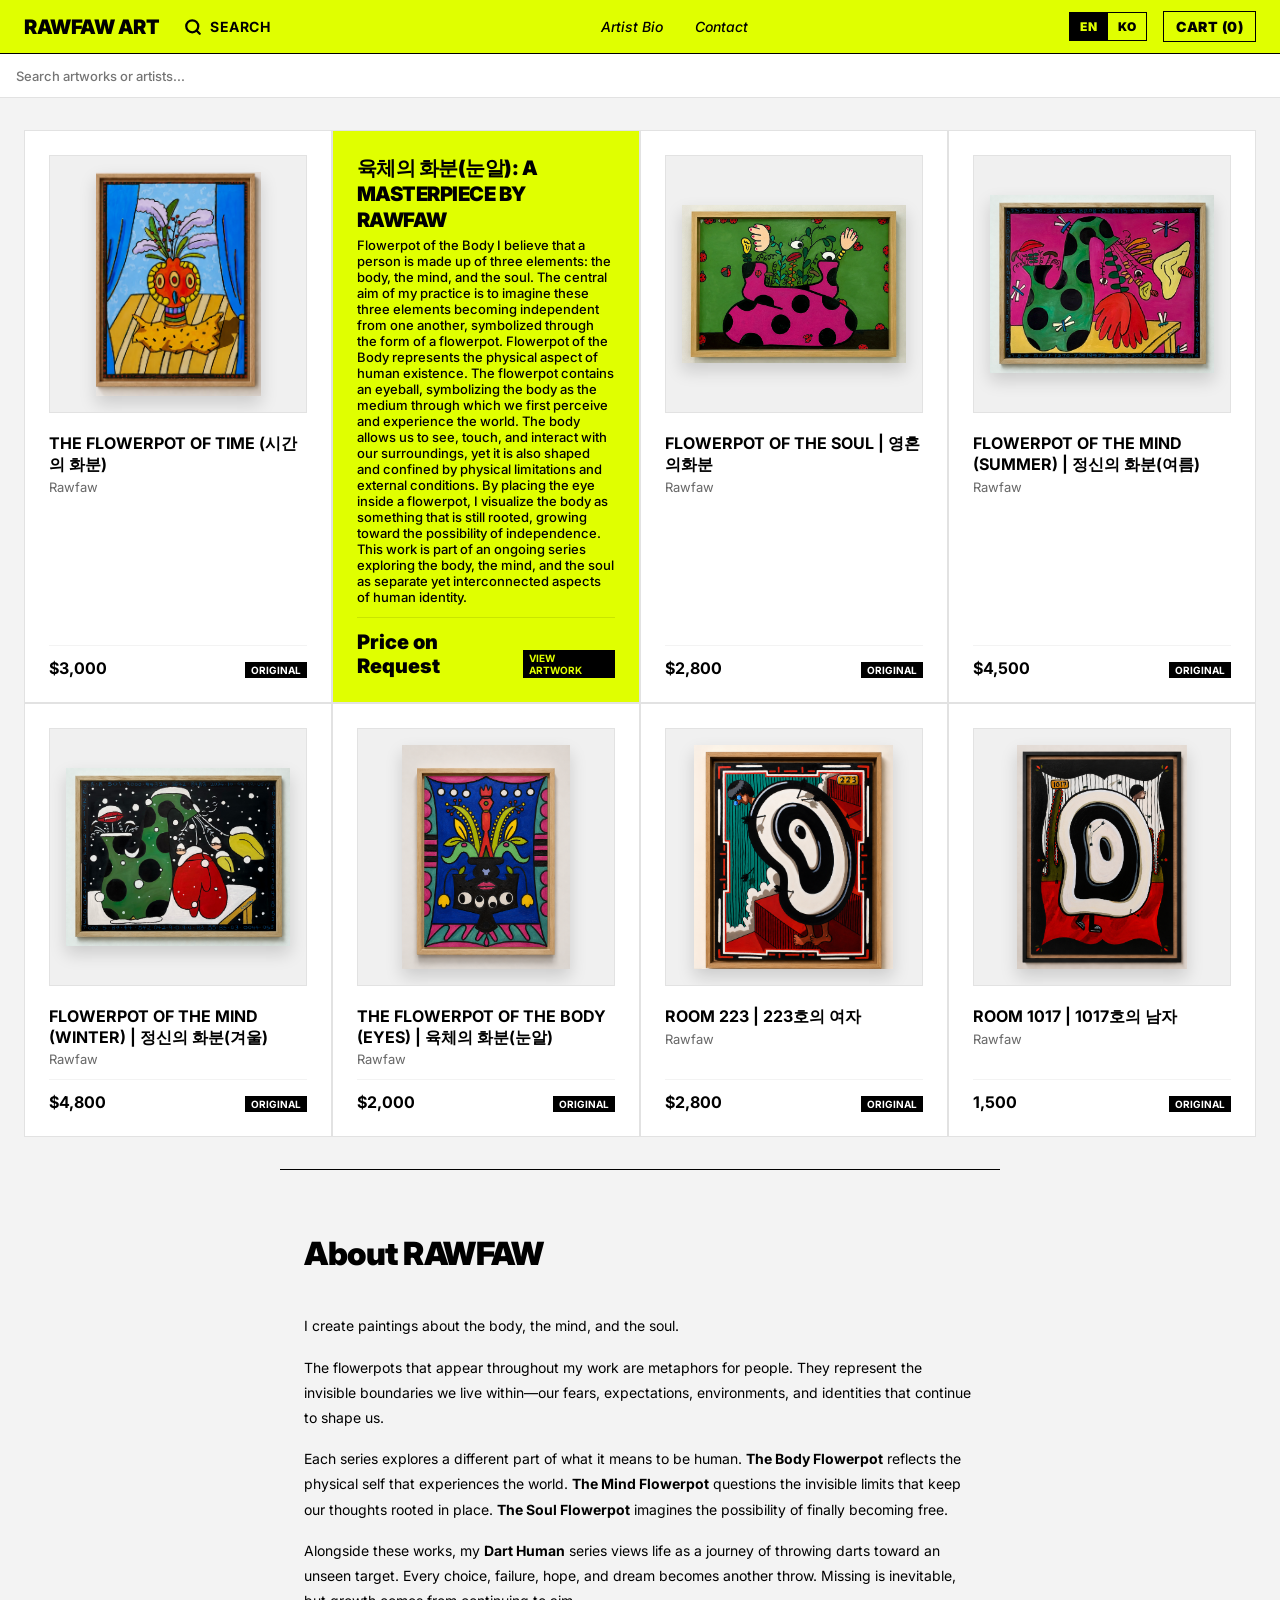
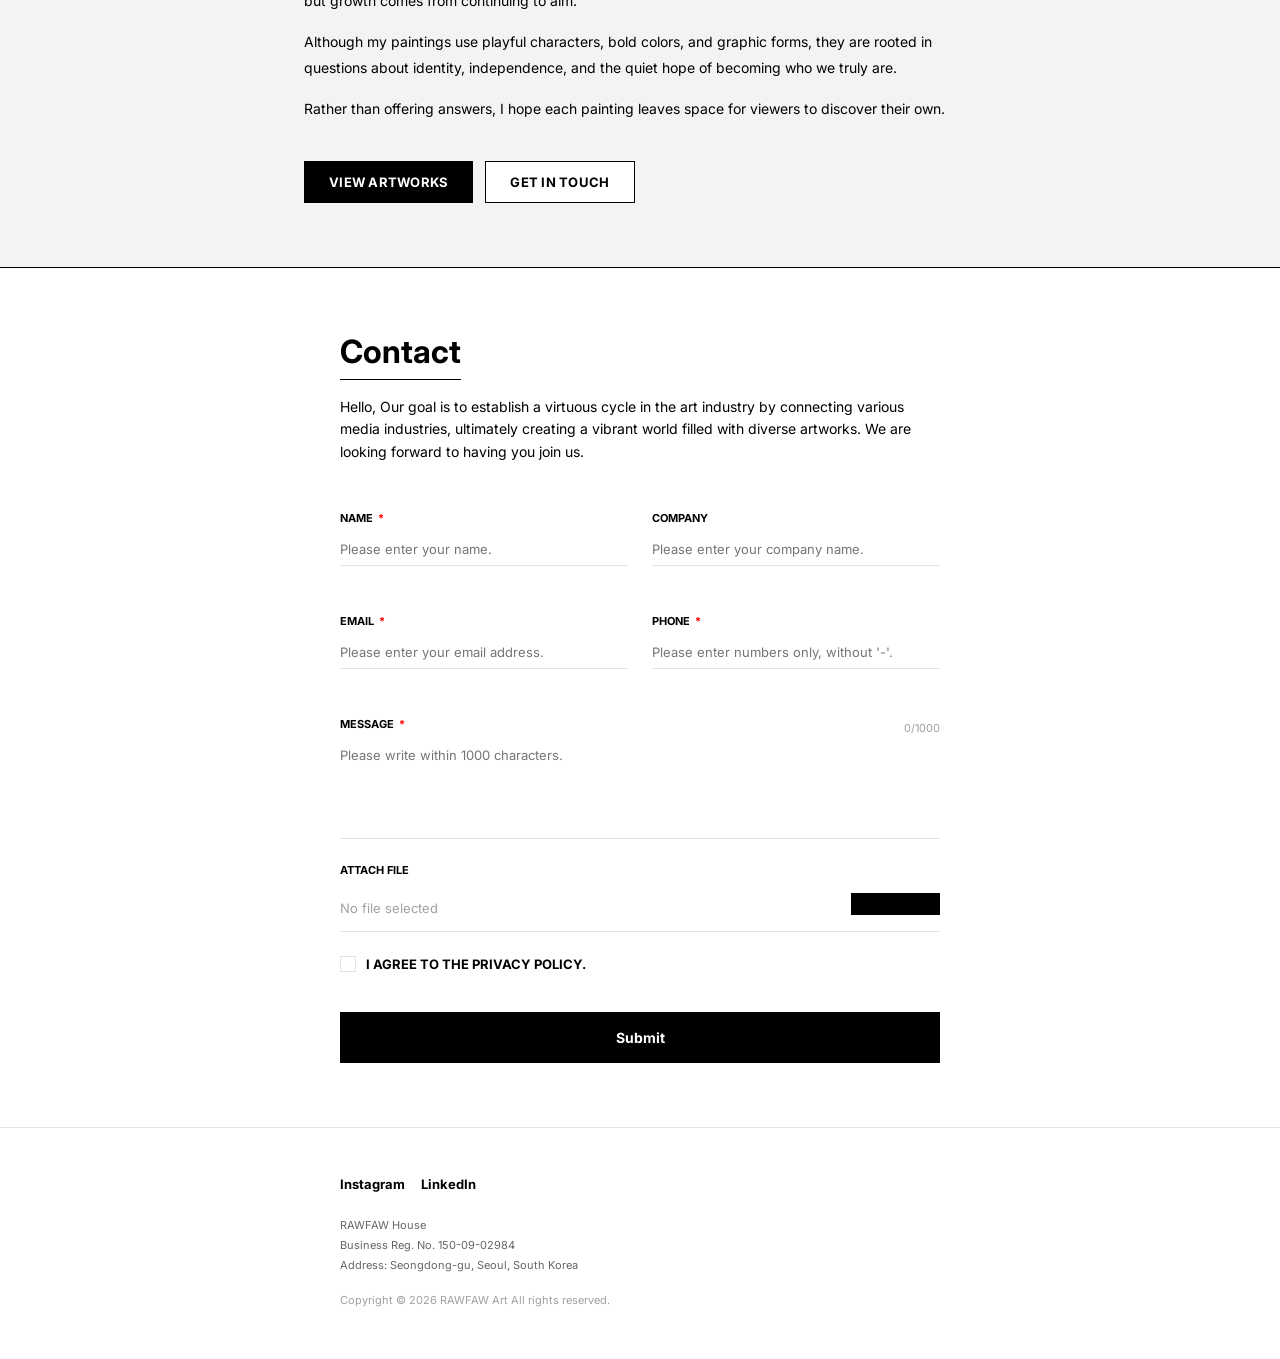
==== commit 26355d8c: "Simplify nav to Artist Bio + Contact; add Artist Bio section with real statement; remove unused Demo" ====
--- a/index.html
+++ b/index.html
@@ -26,12 +26,8 @@
             </div>
 
             <nav class="header-nav">
-                <a href="#" class="nav-link active" data-category="ALL" data-i18n="nav_all">All Artworks</a>
-                <a href="#" class="nav-link" data-category="ORIGINAL" data-i18n="nav_originals">Originals</a>
-                <a href="#" class="nav-link" data-category="LIMITED" data-i18n="nav_limited">Limited Editions</a>
-                <a href="#" class="nav-link" data-category="POSTER" data-i18n="nav_posters">Art Posters</a>
+                <a href="#bio-section" class="nav-link" data-i18n="nav_bio">Artist Bio</a>
                 <a href="#contact-section" class="nav-link" data-i18n="nav_contact">Contact</a>
-                <a href="#" class="nav-link" id="trigger-404" data-i18n="nav_404">Demo 404</a>
             </nav>
 
             <div class="header-right">
@@ -53,12 +49,8 @@
 
         <!-- Mobile Navigation Menu Dropdown -->
         <div class="mobile-nav-menu" id="mobile-nav-menu">
-            <a href="#" class="mobile-nav-link active" data-category="ALL" data-i18n="nav_all">All Artworks</a>
-            <a href="#" class="mobile-nav-link" data-category="ORIGINAL" data-i18n="nav_originals">Originals</a>
-            <a href="#" class="mobile-nav-link" data-category="LIMITED" data-i18n="nav_limited">Limited Editions</a>
-            <a href="#" class="mobile-nav-link" data-category="POSTER" data-i18n="nav_posters">Art Posters</a>
+            <a href="#bio-section" class="mobile-nav-link" data-i18n="nav_bio">Artist Bio</a>
             <a href="#contact-section" class="mobile-nav-link" data-i18n="nav_contact">Contact</a>
-            <a href="#" class="mobile-nav-link" id="trigger-404-mobile" data-i18n="nav_404">Demo 404</a>
             <div class="lang-switch lang-switch-mobile">
                 <button type="button" class="lang-btn active" data-lang="en">EN</button>
                 <button type="button" class="lang-btn" data-lang="ko">KO</button>
@@ -85,6 +77,30 @@
                 <button id="reset-filters-btn" data-i18n="reset_filters">Reset Filters</button>
             </div>
         </main>
+
+        <!-- Artist Bio Section -->
+        <section id="bio-section" class="bio-section">
+            <div class="bio-hero">
+                <!-- Add a portrait photo: assets/rawfaw-portrait.jpg (or .png), then
+                     uncomment the line below. Recommended: a square or portrait-oriented photo. -->
+                <!-- <img class="bio-portrait" src="assets/rawfaw-portrait.jpg" alt="Rawfaw"> -->
+                <h2 data-i18n="bio_heading">About RAWFAW</h2>
+            </div>
+
+            <div class="bio-block">
+                <p data-i18n="bio_para_1">I create paintings about the body, the mind, and the soul.</p>
+                <p data-i18n="bio_para_2">The flowerpots that appear throughout my work are metaphors for people. They represent the invisible boundaries we live within—our fears, expectations, environments, and identities that continue to shape us.</p>
+                <p data-i18n="bio_para_3">Each series explores a different part of what it means to be human. <strong>The Body Flowerpot</strong> reflects the physical self that experiences the world. <strong>The Mind Flowerpot</strong> questions the invisible limits that keep our thoughts rooted in place. <strong>The Soul Flowerpot</strong> imagines the possibility of finally becoming free.</p>
+                <p data-i18n="bio_para_4">Alongside these works, my <strong>Dart Human</strong> series views life as a journey of throwing darts toward an unseen target. Every choice, failure, hope, and dream becomes another throw. Missing is inevitable, but growth comes from continuing to aim.</p>
+                <p data-i18n="bio_para_5">Although my paintings use playful characters, bold colors, and graphic forms, they are rooted in questions about identity, independence, and the quiet hope of becoming who we truly are.</p>
+                <p data-i18n="bio_para_6">Rather than offering answers, I hope each painting leaves space for viewers to discover their own.</p>
+            </div>
+
+            <div class="bio-cta">
+                <a href="#catalog-grid" class="bio-cta-btn primary" data-i18n="bio_view_artworks">View Artworks</a>
+                <a href="#contact-section" class="bio-cta-btn secondary" data-i18n="bio_get_in_touch">Get in Touch</a>
+            </div>
+        </section>
 
         <!-- Contact Section (Reference Image 3) -->
         <section id="contact-section" class="contact-section">
@@ -243,33 +259,6 @@
         </div>
     </div>
 
-    <!-- Fullscreen 404 Error Screen (Reference Image 3) -->
-    <div id="error-screen" class="error-screen hidden">
-        <div class="error-content">
-            <p class="error-warning" data-i18n="error_warning">This page does not exist or is unavailable.</p>
-            <p class="error-instruction" data-i18n="error_instruction">Please check that you entered the correct address.</p>
-
-            <div class="error-code">404</div>
-
-            <p class="error-detail" data-i18n="error_detail">That's an error. The requested URL was not found on this server. That's all we know.</p>
-
-            <button class="error-back-btn" id="error-back-btn" data-i18n="return_home">Return to Home</button>
-
-            <div class="error-footer">
-                <div class="error-social">
-                    <a href="https://instagram.com" target="_blank">Instagram</a>
-                    <a href="https://linkedin.com" target="_blank">LinkedIn</a>
-                </div>
-                <div class="error-info">
-                    <p data-i18n="footer_company">LUAS Inc. | CEO: Kim Rua</p>
-                    <p data-i18n="footer_biz">Business Reg. No. 123-88-02861 | Email: biz@luas.com</p>
-                    <p data-i18n="footer_address">Address: 2F, 174 Dongdaegu-ro, Dong-gu, Daegu, South Korea</p>
-                    <p>Copyright &copy; 2025 RAWFAW Art All rights reserved.</p>
-                </div>
-            </div>
-        </div>
-    </div>
-
     <!-- Application Script -->
     <script src="app.js"></script>
 </body>
--- a/style.css
+++ b/style.css
@@ -1420,92 +1420,86 @@
 }
 
 /* ==========================================================================
-   Fullscreen 404 Error Screen (Reference Image 3)
+   Artist Bio Section
    ========================================================================== */
 
-.error-screen {
-    position: fixed;
-    top: 0;
-    left: 0;
-    width: 100%;
-    height: 100%;
-    background-color: var(--white);
-    z-index: 9999;
-    display: flex;
-    flex-direction: column;
-    overflow-y: auto;
+.bio-section {
+    max-width: 720px;
+    margin: 0 auto;
     padding: 64px 24px;
-}
-
-.error-content {
-    max-width: 600px;
-    width: 100%;
-    margin: auto;
-    text-align: left;
-}
-
-.error-warning {
-    font-size: 15px;
-    font-weight: 700;
-    margin-bottom: 4px;
-}
-
-.error-instruction {
-    font-size: 13px;
-    color: var(--text-muted);
-    margin-bottom: 32px;
-}
-
-.error-code {
-    font-family: var(--font-sans);
+    border-top: 1.5px solid var(--black);
+}
+
+.bio-hero {
+    display: flex;
+    align-items: center;
+    gap: 24px;
+    margin-bottom: 40px;
+}
+
+.bio-portrait {
+    width: 96px;
+    height: 96px;
+    border-radius: 50%;
+    object-fit: cover;
+    border: 1.5px solid var(--black);
+    flex-shrink: 0;
+}
+
+.bio-hero h2 {
+    font-size: 32px;
     font-weight: 900;
-    font-size: 120px;
-    line-height: 1;
-    letter-spacing: -2px;
-    margin-bottom: 32px;
-    border-bottom: 1px solid var(--border-color);
-    padding-bottom: 16px;
-}
-
-.error-detail {
+    letter-spacing: -0.5px;
+}
+
+.bio-block {
+    margin-bottom: 36px;
+}
+
+.bio-block p {
     font-size: 14px;
-    line-height: 1.6;
-    margin-bottom: 48px;
-}
-
-.error-back-btn {
+    line-height: 1.8;
+    color: var(--black);
+    margin-bottom: 16px;
+}
+
+.bio-block p:last-child {
+    margin-bottom: 0;
+}
+
+.bio-cta {
+    display: flex;
+    gap: 12px;
+    margin-top: 40px;
+}
+
+.bio-cta-btn {
+    padding: 12px 24px;
+    font-size: 13px;
+    font-weight: 700;
+    text-transform: uppercase;
+    letter-spacing: 0.02em;
+    border: 1.5px solid var(--black);
+    transition: var(--transition-smooth);
+}
+
+.bio-cta-btn.primary {
     background-color: var(--black);
     color: var(--white);
-    font-weight: 700;
-    font-size: 13px;
-    padding: 12px 24px;
-    transition: var(--transition-smooth);
-    border: 1.5px solid var(--black);
-    margin-bottom: 64px;
-}
-
-.error-back-btn:hover {
+}
+
+.bio-cta-btn.primary:hover {
+    background-color: var(--neon-yellow);
+    color: var(--black);
+}
+
+.bio-cta-btn.secondary {
     background-color: var(--white);
     color: var(--black);
 }
 
-.error-footer {
-    border-top: 1px solid var(--border-color);
-    padding-top: 24px;
-}
-
-.error-social {
-    display: flex;
-    gap: 16px;
-    margin-bottom: 16px;
-    font-size: 13px;
-    font-weight: 700;
-}
-
-.error-info {
-    font-size: 11px;
-    color: var(--text-muted);
-    line-height: 1.8;
+.bio-cta-btn.secondary:hover {
+    background-color: var(--light-bg);
 }
 
 /* ==========================================================================
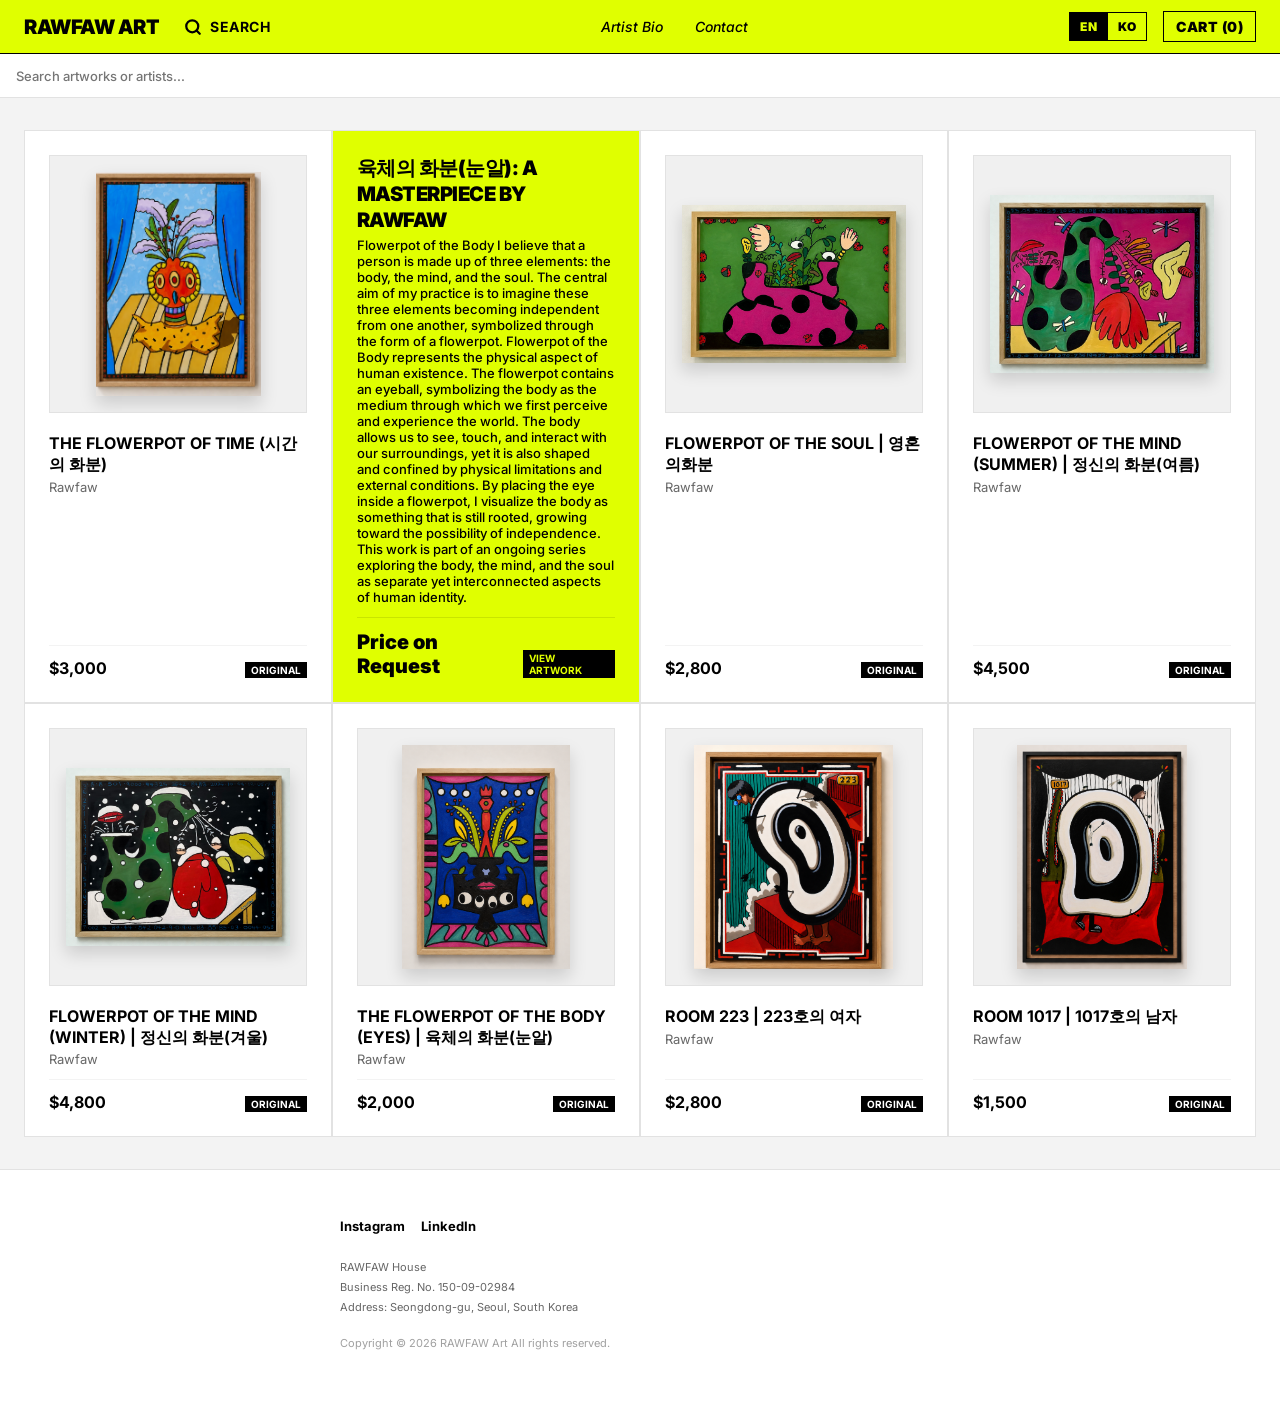
==== commit 5d72b285: "Split Artist Bio and Contact into standalone pages (bio.html, contact.html); persist cart across pag" ====
--- a/index.html
+++ b/index.html
@@ -18,7 +18,7 @@
         <!-- Neon Header Banner (Reference Image 2 & 3) -->
         <header class="neon-header">
             <div class="header-left">
-                <a href="#" class="logo" id="logo-btn">RAWFAW Art</a>
+                <a href="index.html" class="logo" id="logo-btn">RAWFAW Art</a>
                 <button class="search-btn" id="search-btn">
                     <svg width="18" height="18" viewBox="0 0 24 24" fill="none" stroke="currentColor" stroke-width="2.5" stroke-linecap="round" stroke-linejoin="round"><circle cx="11" cy="11" r="8"></circle><line x1="21" y1="21" x2="16.65" y2="16.65"></line></svg>
                     <span data-i18n="search">SEARCH</span>
@@ -26,8 +26,8 @@
             </div>
 
             <nav class="header-nav">
-                <a href="#bio-section" class="nav-link" data-i18n="nav_bio">Artist Bio</a>
-                <a href="#contact-section" class="nav-link" data-i18n="nav_contact">Contact</a>
+                <a href="bio.html" class="nav-link" data-i18n="nav_bio">Artist Bio</a>
+                <a href="contact.html" class="nav-link" data-i18n="nav_contact">Contact</a>
             </nav>
 
             <div class="header-right">
@@ -49,8 +49,8 @@
 
         <!-- Mobile Navigation Menu Dropdown -->
         <div class="mobile-nav-menu" id="mobile-nav-menu">
-            <a href="#bio-section" class="mobile-nav-link" data-i18n="nav_bio">Artist Bio</a>
-            <a href="#contact-section" class="mobile-nav-link" data-i18n="nav_contact">Contact</a>
+            <a href="bio.html" class="mobile-nav-link" data-i18n="nav_bio">Artist Bio</a>
+            <a href="contact.html" class="mobile-nav-link" data-i18n="nav_contact">Contact</a>
             <div class="lang-switch lang-switch-mobile">
                 <button type="button" class="lang-btn active" data-lang="en">EN</button>
                 <button type="button" class="lang-btn" data-lang="ko">KO</button>
@@ -77,94 +77,6 @@
                 <button id="reset-filters-btn" data-i18n="reset_filters">Reset Filters</button>
             </div>
         </main>
-
-        <!-- Artist Bio Section -->
-        <section id="bio-section" class="bio-section">
-            <div class="bio-hero">
-                <!-- Add a portrait photo: assets/rawfaw-portrait.jpg (or .png), then
-                     uncomment the line below. Recommended: a square or portrait-oriented photo. -->
-                <!-- <img class="bio-portrait" src="assets/rawfaw-portrait.jpg" alt="Rawfaw"> -->
-                <h2 data-i18n="bio_heading">About RAWFAW</h2>
-            </div>
-
-            <div class="bio-block">
-                <p data-i18n="bio_para_1">I create paintings about the body, the mind, and the soul.</p>
-                <p data-i18n="bio_para_2">The flowerpots that appear throughout my work are metaphors for people. They represent the invisible boundaries we live within—our fears, expectations, environments, and identities that continue to shape us.</p>
-                <p data-i18n="bio_para_3">Each series explores a different part of what it means to be human. <strong>The Body Flowerpot</strong> reflects the physical self that experiences the world. <strong>The Mind Flowerpot</strong> questions the invisible limits that keep our thoughts rooted in place. <strong>The Soul Flowerpot</strong> imagines the possibility of finally becoming free.</p>
-                <p data-i18n="bio_para_4">Alongside these works, my <strong>Dart Human</strong> series views life as a journey of throwing darts toward an unseen target. Every choice, failure, hope, and dream becomes another throw. Missing is inevitable, but growth comes from continuing to aim.</p>
-                <p data-i18n="bio_para_5">Although my paintings use playful characters, bold colors, and graphic forms, they are rooted in questions about identity, independence, and the quiet hope of becoming who we truly are.</p>
-                <p data-i18n="bio_para_6">Rather than offering answers, I hope each painting leaves space for viewers to discover their own.</p>
-            </div>
-
-            <div class="bio-cta">
-                <a href="#catalog-grid" class="bio-cta-btn primary" data-i18n="bio_view_artworks">View Artworks</a>
-                <a href="#contact-section" class="bio-cta-btn secondary" data-i18n="bio_get_in_touch">Get in Touch</a>
-            </div>
-        </section>
-
-        <!-- Contact Section (Reference Image 3) -->
-        <section id="contact-section" class="contact-section">
-            <div class="contact-header">
-                <h2 data-i18n="contact_heading">Contact</h2>
-                <p data-i18n="contact_intro">Hello, Our goal is to establish a virtuous cycle in the art industry by connecting various media industries, ultimately creating a vibrant world filled with diverse artworks. We are looking forward to having you join us.</p>
-            </div>
-
-            <form id="inquiry-form" class="inquiry-form" action="https://formsubmit.co/jiwooon513@gmail.com" method="POST">
-                <input type="hidden" name="_subject" value="New inquiry from RAWFAW Art website">
-                <input type="hidden" name="_template" value="table">
-                <input type="hidden" name="_captcha" value="false">
-                <div class="form-row">
-                    <div class="form-group">
-                        <label for="input-name"><span data-i18n="label_name">Name</span> <span class="required">*</span></label>
-                        <input type="text" id="input-name" name="name" required data-i18n-placeholder="placeholder_name" placeholder="Please enter your name.">
-                    </div>
-                    <div class="form-group">
-                        <label for="input-company" data-i18n="label_company">Company</label>
-                        <input type="text" id="input-company" name="company" data-i18n-placeholder="placeholder_company" placeholder="Please enter your company name.">
-                    </div>
-                </div>
-
-                <div class="form-row">
-                    <div class="form-group">
-                        <label for="input-email"><span data-i18n="label_email">Email</span> <span class="required">*</span></label>
-                        <input type="email" id="input-email" name="email" required data-i18n-placeholder="placeholder_email" placeholder="Please enter your email address.">
-                    </div>
-                    <div class="form-group">
-                        <label for="input-phone"><span data-i18n="label_phone">Phone</span> <span class="required">*</span></label>
-                        <input type="tel" id="input-phone" name="phone" required data-i18n-placeholder="placeholder_phone" placeholder="Please enter numbers only, without '-'.">
-                    </div>
-                </div>
-
-                <div class="form-group">
-                    <div class="textarea-header">
-                        <label for="input-message"><span data-i18n="label_message">Message</span> <span class="required">*</span></label>
-                        <span class="char-counter"><span id="char-count">0</span>/1000</span>
-                    </div>
-                    <textarea id="input-message" name="message" maxlength="1000" required data-i18n-placeholder="placeholder_message" placeholder="Please write within 1000 characters."></textarea>
-                </div>
-
-                <!-- Custom Styled File Attachment (Reference Image 3) -->
-                <div class="form-group file-upload-group">
-                    <label data-i18n="label_attach">Attach File</label>
-                    <div class="file-upload-wrapper">
-                        <span class="file-name" id="file-name-label" data-i18n="no_file_selected">No file selected</span>
-                        <label for="input-file" class="file-upload-btn" data-i18n="label_attach">Attach File</label>
-                        <input type="file" id="input-file" name="file" class="hidden-file-input">
-                    </div>
-                </div>
-
-                <!-- Privacy Policy Consent Checkbox -->
-                <div class="form-group checkbox-group">
-                    <label class="custom-checkbox">
-                        <input type="checkbox" id="input-agree" required>
-                        <span class="checkmark"></span>
-                        <span class="checkbox-text" data-i18n="privacy_agree">I agree to the Privacy Policy.</span>
-                    </label>
-                </div>
-
-                <button type="submit" class="submit-btn" data-i18n="submit_btn">Submit</button>
-            </form>
-        </section>
 
         <!-- Footer -->
         <footer class="main-footer">
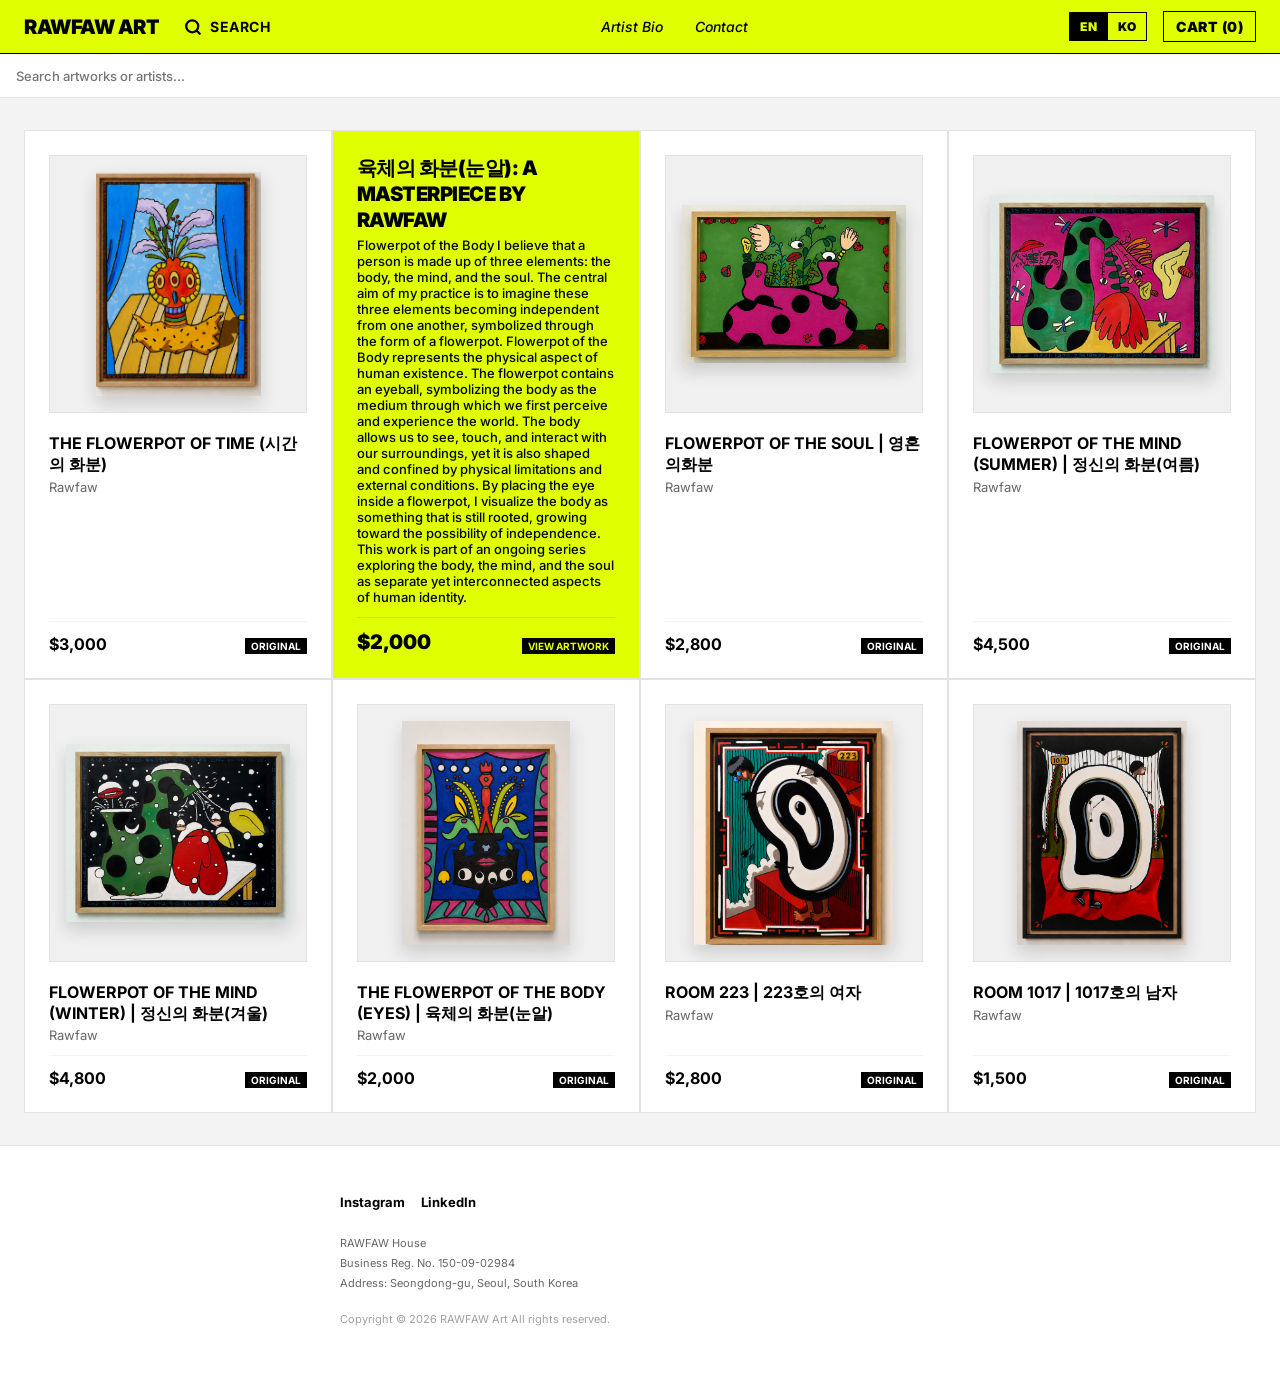
==== commit d1ddaf5b: "Update artwork: The Flowerpot of Time (시간의 화분)" ====
--- a/index.html
+++ b/index.html
@@ -116,26 +116,10 @@
                 </div>
                 <p class="detail-shipping-note hidden" id="detail-shipping-note"></p>
 
-                <div class="purchase-options">
-                    <h4 class="purchase-heading" data-i18n="purchase_heading">Purchase Options</h4>
-
-                    <form action="https://www.paypal.com/cgi-bin/webscr" method="post" target="_blank" id="paypal-form" class="paypal-form">
-                        <input type="hidden" name="cmd" value="_xclick">
-                        <input type="hidden" name="business" value="REPLACE_WITH_YOUR_PAYPAL_EMAIL">
-                        <input type="hidden" name="item_name" id="paypal-item-name" value="">
-                        <input type="hidden" name="amount" id="paypal-amount" value="">
-                        <input type="hidden" name="currency_code" value="USD">
-                        <input type="hidden" name="no_shipping" value="0">
-                        <button type="submit" class="paypal-buy-btn" data-i18n="pay_with_paypal">Pay with PayPal</button>
-                    </form>
-
-                    <div class="bank-transfer-box">
-                        <p class="bank-transfer-label" data-i18n="bank_transfer_heading">Bank Transfer (Korea)</p>
-                        <p class="bank-transfer-detail"><span data-i18n="bank_name_label">Bank</span>: <strong>REPLACE_WITH_BANK_NAME</strong></p>
-                        <p class="bank-transfer-detail"><span data-i18n="bank_holder_label">Account Holder</span>: <strong>REPLACE_WITH_ACCOUNT_HOLDER</strong></p>
-                        <p class="bank-transfer-detail"><span data-i18n="bank_account_label">Account No.</span>: <strong>REPLACE_WITH_ACCOUNT_NUMBER</strong></p>
-                        <p class="bank-transfer-note" data-i18n="bank_transfer_note">After transferring, please contact us via the form below with your name and the artwork title so we can confirm your order.</p>
-                    </div>
+                <div class="purchase-inquiry-cta">
+                    <h4 class="purchase-heading" data-i18n="purchase_heading">Purchase Inquiry</h4>
+                    <p class="purchase-inquiry-text" data-i18n="purchase_inquiry_text">Interested in this piece? I'd love to hear from you — I check my inbox every single day, so send a quick note and I'll get back to you soon.</p>
+                    <button type="button" class="email-inquiry-btn" id="btn-email-inquiry" data-i18n="send_purchase_inquiry">Send Purchase Inquiry</button>
                 </div>
 
                 <button class="add-to-inquiry-cart-btn" id="btn-add-to-cart" data-i18n="add_to_inquiry">
--- a/style.css
+++ b/style.css
@@ -1222,8 +1222,8 @@
     line-height: 1.5;
 }
 
-/* Purchase Options: PayPal + Korean bank transfer */
-.purchase-options {
+/* Purchase Inquiry CTA */
+.purchase-inquiry-cta {
     margin-bottom: 16px;
     border: 1px solid var(--border-color);
     padding: 16px;
@@ -1237,14 +1237,17 @@
     margin-bottom: 12px;
 }
 
-.paypal-form {
-    margin-bottom: 16px;
-}
-
-.paypal-buy-btn {
+.purchase-inquiry-text {
+    font-size: 13px;
+    line-height: 1.6;
+    color: var(--black);
+    margin-bottom: 14px;
+}
+
+.email-inquiry-btn {
     width: 100%;
     padding: 12px;
-    background-color: #0070ba;
+    background-color: var(--black);
     color: var(--white);
     border: none;
     font-size: 14px;
@@ -1253,32 +1256,9 @@
     transition: var(--transition-smooth);
 }
 
-.paypal-buy-btn:hover {
-    background-color: #005ea6;
-}
-
-.bank-transfer-box {
-    border-top: 1px solid var(--border-color);
-    padding-top: 16px;
-}
-
-.bank-transfer-label {
-    font-size: 13px;
-    font-weight: 700;
-    margin-bottom: 8px;
-}
-
-.bank-transfer-detail {
-    font-size: 13px;
-    line-height: 1.7;
-    color: var(--black);
-}
-
-.bank-transfer-note {
-    font-size: 12px;
-    color: var(--text-muted);
-    line-height: 1.5;
-    margin-top: 8px;
+.email-inquiry-btn:hover {
+    background-color: var(--neon-yellow);
+    color: var(--black);
 }
 
 .add-to-inquiry-cart-btn {
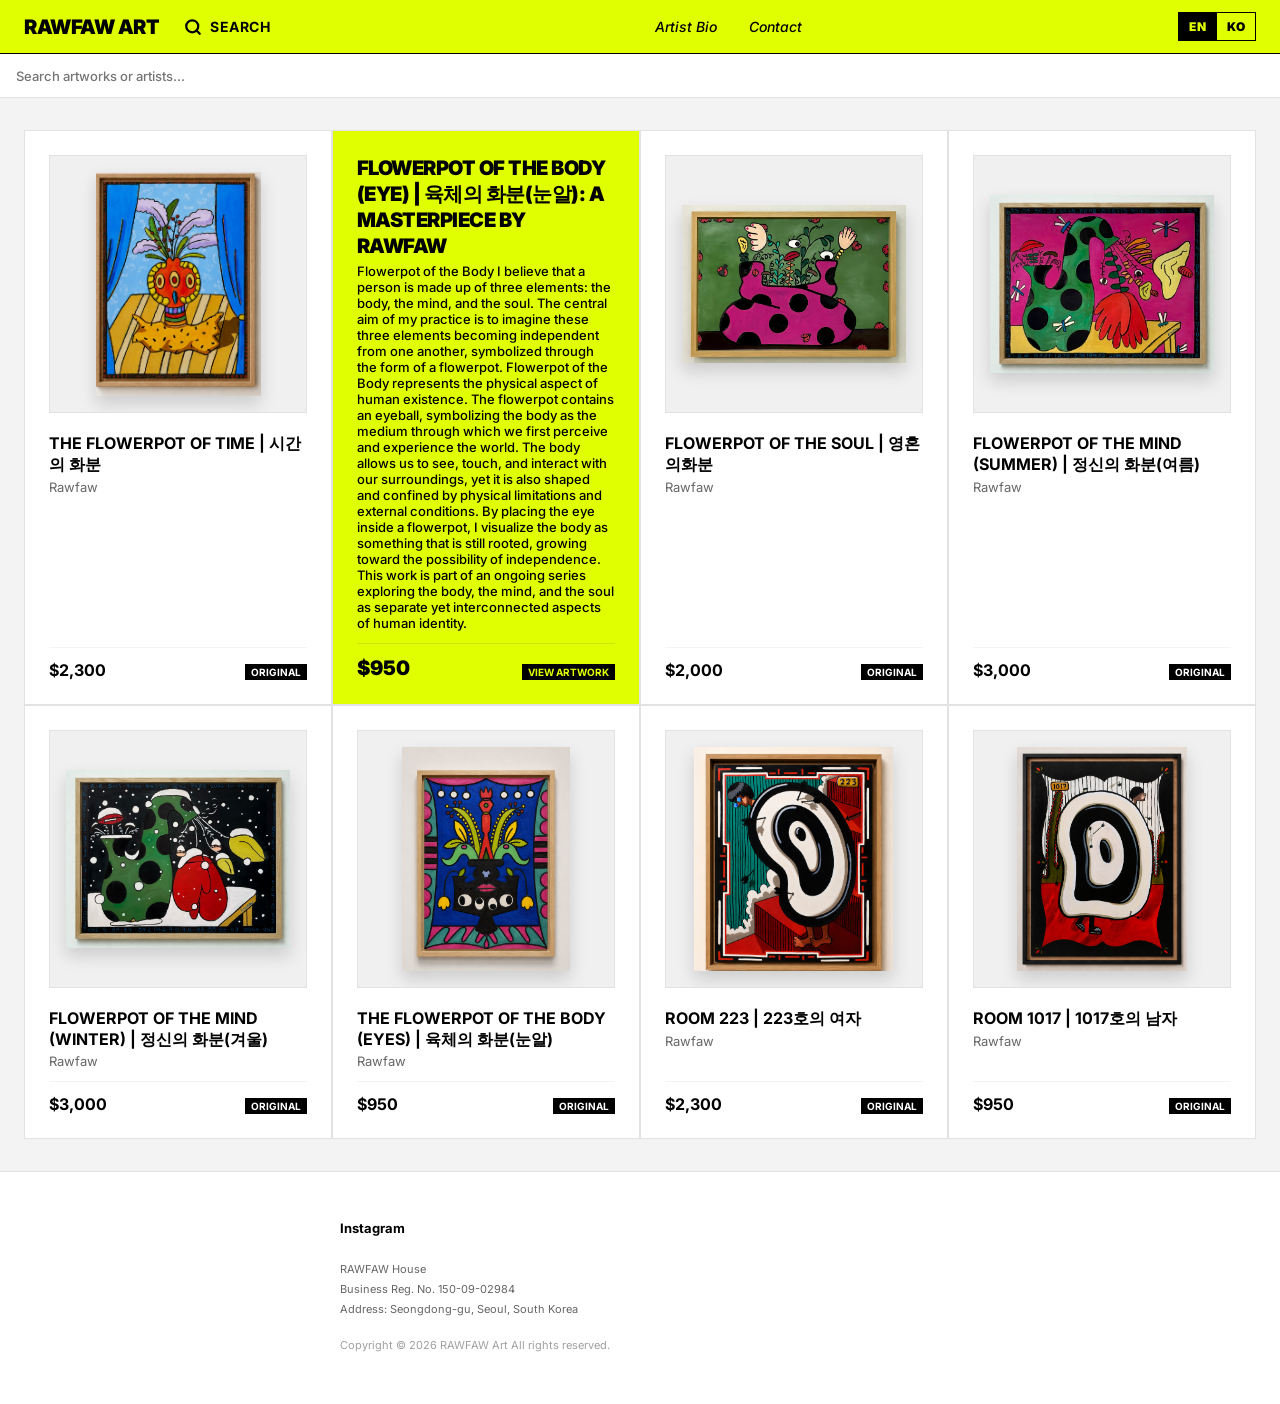
==== commit c9527214: "Remove inquiry cart feature (not needed for a catalog-style site); update footer social links Co-Aut" ====
--- a/index.html
+++ b/index.html
@@ -35,9 +35,6 @@
                     <button type="button" class="lang-btn active" data-lang="en">EN</button>
                     <button type="button" class="lang-btn" data-lang="ko">KO</button>
                 </div>
-                <button class="cart-btn" id="cart-toggle-btn">
-                    <span data-i18n="cart_label">CART</span> (<span id="cart-count">0</span>)
-                </button>
                 <!-- Mobile Hamburger Menu Button -->
                 <button class="menu-mobile-btn" id="mobile-menu-toggle">
                     <span></span>
@@ -81,8 +78,7 @@
         <!-- Footer -->
         <footer class="main-footer">
             <div class="footer-links">
-                <a href="https://instagram.com" target="_blank">Instagram</a>
-                <a href="https://linkedin.com" target="_blank">LinkedIn</a>
+                <a href="https://www.instagram.com/racacafa.art/" target="_blank">Instagram</a>
             </div>
             <div class="footer-info">
                 <p data-i18n="footer_company">RAWFAW House</p>
@@ -122,34 +118,8 @@
                     <button type="button" class="email-inquiry-btn" id="btn-email-inquiry" data-i18n="send_purchase_inquiry">Send Purchase Inquiry</button>
                 </div>
 
-                <button class="add-to-inquiry-cart-btn" id="btn-add-to-cart" data-i18n="add_to_inquiry">
-                    Add to Inquiry
-                </button>
-
                 <div class="detail-image-wrapper">
                     <img src="" alt="" id="detail-img">
-                </div>
-            </div>
-        </div>
-    </div>
-
-    <!-- Cart Drawer -->
-    <div id="cart-drawer" class="side-panel">
-        <div class="panel-overlay" id="cart-overlay"></div>
-        <div class="panel-content">
-            <button class="panel-close-btn" id="cart-close-btn">&times;</button>
-
-            <div class="cart-body">
-                <h2><span data-i18n="inquiry_cart_heading">Inquiry Cart</span> (<span id="cart-items-count">0</span>)</h2>
-                <p class="cart-subtitle" data-i18n="cart_subtitle">Artworks you'd like to inquire about for purchase or rental.</p>
-
-                <div class="cart-items-container" id="cart-items-list">
-                    <!-- Dynamic items -->
-                    <div class="empty-cart-message" data-i18n="cart_empty">No artworks added yet.</div>
-                </div>
-
-                <div class="cart-footer">
-                    <button class="cart-checkout-btn" id="cart-checkout-btn" data-i18n="cart_checkout">Inquire About Selected Items</button>
                 </div>
             </div>
         </div>
--- a/style.css
+++ b/style.css
@@ -178,20 +178,6 @@
     background-color: var(--black);
 }
 
-.cart-btn {
-    font-family: var(--font-sans);
-    font-weight: 900;
-    font-size: 14px;
-    letter-spacing: 0.5px;
-    padding: 6px 12px;
-    border: 1px solid var(--black);
-    transition: var(--transition-smooth);
-}
-
-.cart-btn:hover {
-    background-color: var(--black);
-    color: var(--neon-yellow);
-}
 
 /* Language Switch (EN / KO) */
 .lang-switch {
@@ -942,7 +928,7 @@
     flex-grow: 1;
 }
 
-.file-upload-btn {
+.file-upload-wrapper .file-upload-btn {
     font-size: 11px;
     font-weight: 700;
     background-color: var(--black);
@@ -950,9 +936,11 @@
     padding: 4px 10px;
     cursor: pointer;
     transition: var(--transition-smooth);
-}
-
-.file-upload-btn:hover {
+    text-transform: none;
+    margin-bottom: 0;
+}
+
+.file-upload-wrapper .file-upload-btn:hover {
     background-color: var(--neon-yellow);
     color: var(--black);
 }
@@ -1051,7 +1039,7 @@
 }
 
 /* ==========================================================================
-   Slide-over Panels & Overlay (Detail Panel & Cart Drawer)
+   Slide-over Panel & Overlay (Detail Panel)
    ========================================================================== */
 
 .side-panel {
@@ -1261,23 +1249,6 @@
     color: var(--black);
 }
 
-.add-to-inquiry-cart-btn {
-    width: 100%;
-    padding: 12px;
-    background-color: var(--white);
-    border: 1px solid var(--black);
-    font-size: 13px;
-    font-weight: 700;
-    text-align: center;
-    margin-bottom: 24px;
-    transition: var(--transition-smooth);
-}
-
-.add-to-inquiry-cart-btn:hover {
-    background-color: var(--black);
-    color: var(--white);
-}
-
 .detail-image-wrapper {
     width: 100%;
     margin-top: 12px;
@@ -1295,109 +1266,6 @@
     box-shadow: 0 8px 16px rgba(0, 0, 0, 0.15);
 }
 
-/* Cart Body */
-.cart-body {
-    padding: 32px 24px;
-    display: flex;
-    flex-direction: column;
-    height: 100%;
-}
-
-.cart-body h2 {
-    font-size: 24px;
-    font-weight: 700;
-    margin-bottom: 4px;
-}
-
-.cart-subtitle {
-    font-size: 13px;
-    color: var(--text-muted);
-    margin-bottom: 24px;
-}
-
-.cart-items-container {
-    flex-grow: 1;
-    overflow-y: auto;
-    display: flex;
-    flex-direction: column;
-    gap: 16px;
-    margin-bottom: 24px;
-}
-
-.empty-cart-message {
-    padding: 48px 0;
-    text-align: center;
-    font-size: 13px;
-    color: var(--text-muted-light);
-}
-
-.cart-item {
-    display: flex;
-    gap: 16px;
-    padding-bottom: 16px;
-    border-bottom: 1px solid var(--border-color);
-}
-
-.cart-item-img {
-    width: 70px;
-    height: 70px;
-    object-fit: cover;
-    border: 1px solid var(--border-color);
-}
-
-.cart-item-details {
-    flex-grow: 1;
-}
-
-.cart-item-artist {
-    font-size: 11px;
-    font-weight: 700;
-    text-transform: uppercase;
-}
-
-.cart-item-title {
-    font-family: var(--font-sans);
-    font-style: italic;
-    font-size: 14px;
-    margin-bottom: 4px;
-}
-
-.cart-item-price {
-    font-size: 13px;
-    font-weight: 700;
-}
-
-.cart-item-remove {
-    font-size: 11px;
-    color: var(--text-muted);
-    text-decoration: underline;
-    margin-top: 4px;
-}
-
-.cart-item-remove:hover {
-    color: red;
-}
-
-.cart-footer {
-    padding-top: 16px;
-    border-top: 1.5px solid var(--black);
-}
-
-.cart-checkout-btn {
-    width: 100%;
-    padding: 16px;
-    background-color: var(--black);
-    color: var(--white);
-    font-weight: 700;
-    font-size: 14px;
-    transition: var(--transition-smooth);
-    border: 1.5px solid var(--black);
-}
-
-.cart-checkout-btn:hover {
-    background-color: var(--white);
-    color: var(--black);
-}
 
 /* ==========================================================================
    Artist Bio Section
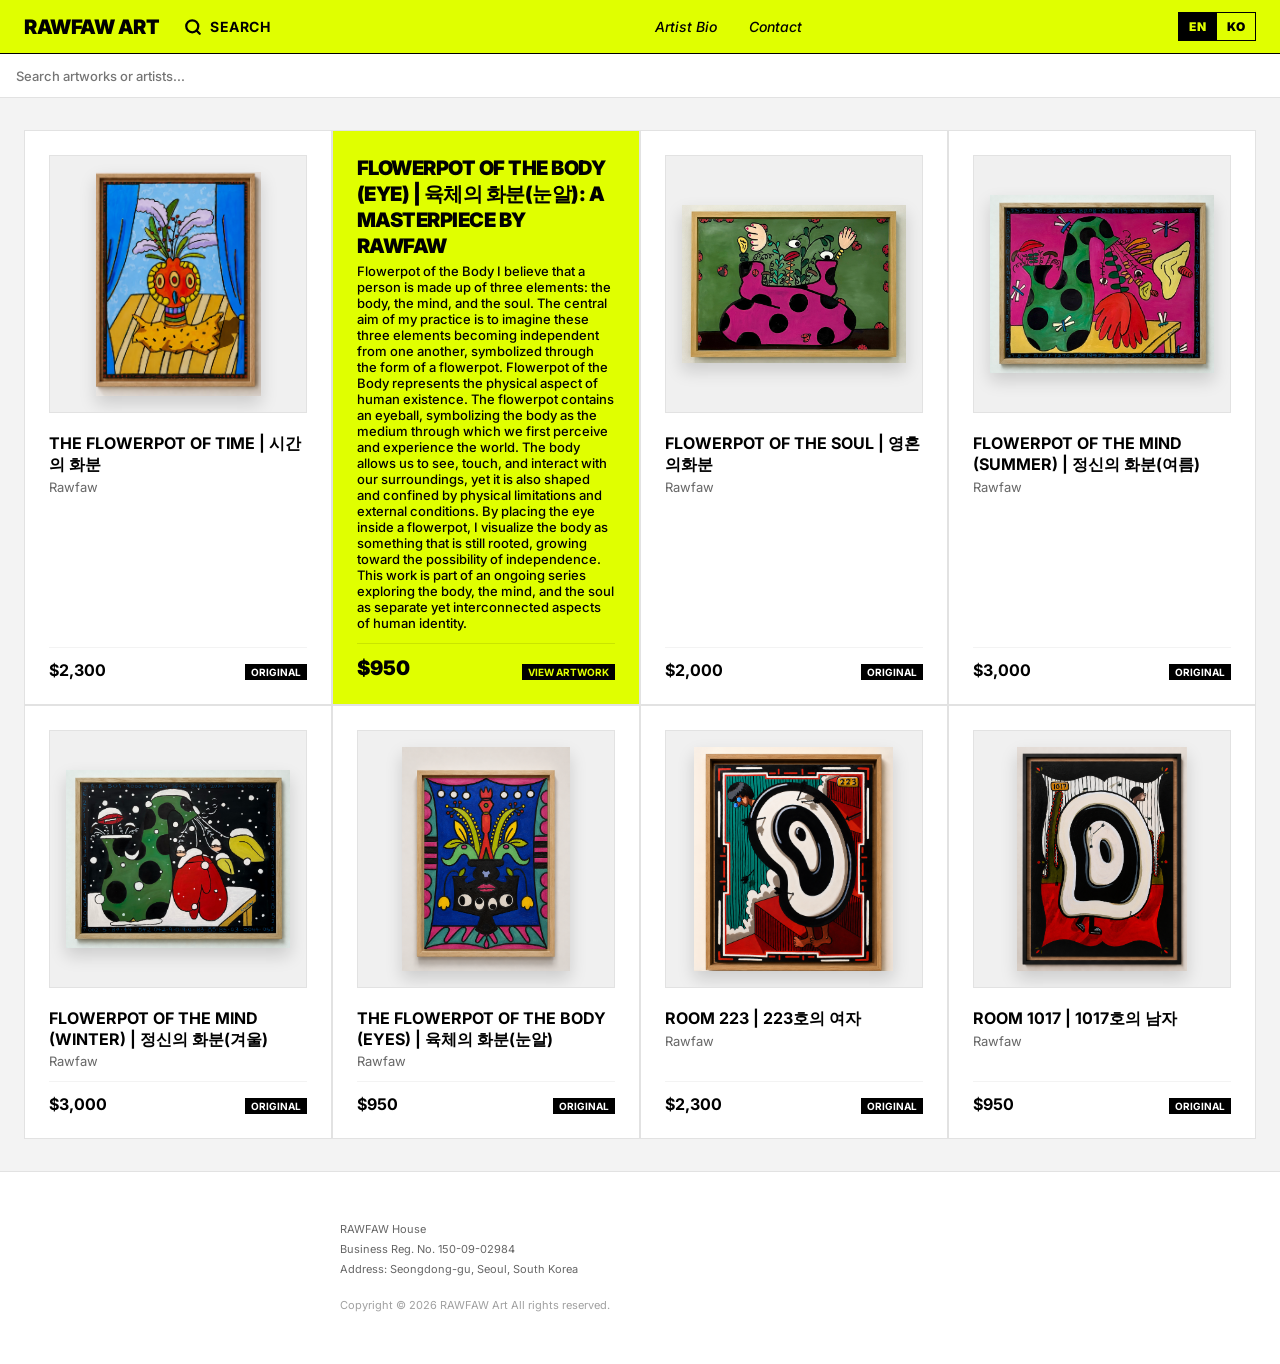
==== commit f8a5e45d: "Make phone required only for Purchase Inquiry (with shipping/framing fields shown only then); remove" ====
--- a/index.html
+++ b/index.html
@@ -77,9 +77,6 @@
 
         <!-- Footer -->
         <footer class="main-footer">
-            <div class="footer-links">
-                <a href="https://www.instagram.com/racacafa.art/" target="_blank">Instagram</a>
-            </div>
             <div class="footer-info">
                 <p data-i18n="footer_company">RAWFAW House</p>
                 <p data-i18n="footer_biz">Business Reg. No. 150-09-02984</p>
--- a/style.css
+++ b/style.css
@@ -872,16 +872,46 @@
 
 .form-group input[type="text"],
 .form-group input[type="email"],
-.form-group input[type="tel"] {
+.form-group input[type="tel"],
+.form-group select {
     font-size: 13px;
     padding: 8px 0;
     border-bottom: 1px solid var(--border-color);
     transition: var(--transition-smooth);
     background-color: transparent;
+    cursor: pointer;
 }
 
 .form-group input:focus {
     border-bottom-color: var(--black);
+}
+
+.phone-field-row {
+    display: flex;
+    align-items: center;
+    gap: 10px;
+    border-bottom: 1px solid var(--border-color);
+    transition: var(--transition-smooth);
+}
+
+.phone-field-row:focus-within {
+    border-bottom-color: var(--black);
+}
+
+.phone-country-select {
+    font-size: 13px;
+    padding: 8px 8px 8px 0;
+    border: none;
+    border-right: 1px solid var(--border-color);
+    background-color: transparent;
+    cursor: pointer;
+    flex-shrink: 0;
+}
+
+.phone-field-row input[type="tel"] {
+    flex: 1;
+    min-width: 0;
+    border-bottom: none;
 }
 
 .textarea-header {
@@ -911,6 +941,35 @@
 .required {
     color: red;
     margin-left: 2px;
+}
+
+.optional-tag {
+    color: var(--text-muted);
+    font-weight: 400;
+    text-transform: none;
+    margin-left: 2px;
+}
+
+.inquiry-type-options {
+    display: flex;
+    gap: 20px;
+}
+
+.radio-option {
+    display: flex;
+    align-items: center;
+    gap: 6px;
+    font-size: 13px;
+    font-weight: 500;
+    text-transform: none;
+    cursor: pointer;
+}
+
+.radio-option input[type="radio"] {
+    width: 15px;
+    height: 15px;
+    cursor: pointer;
+    accent-color: var(--black);
 }
 
 /* Custom Styled File Attachment (Reference Image 3) */
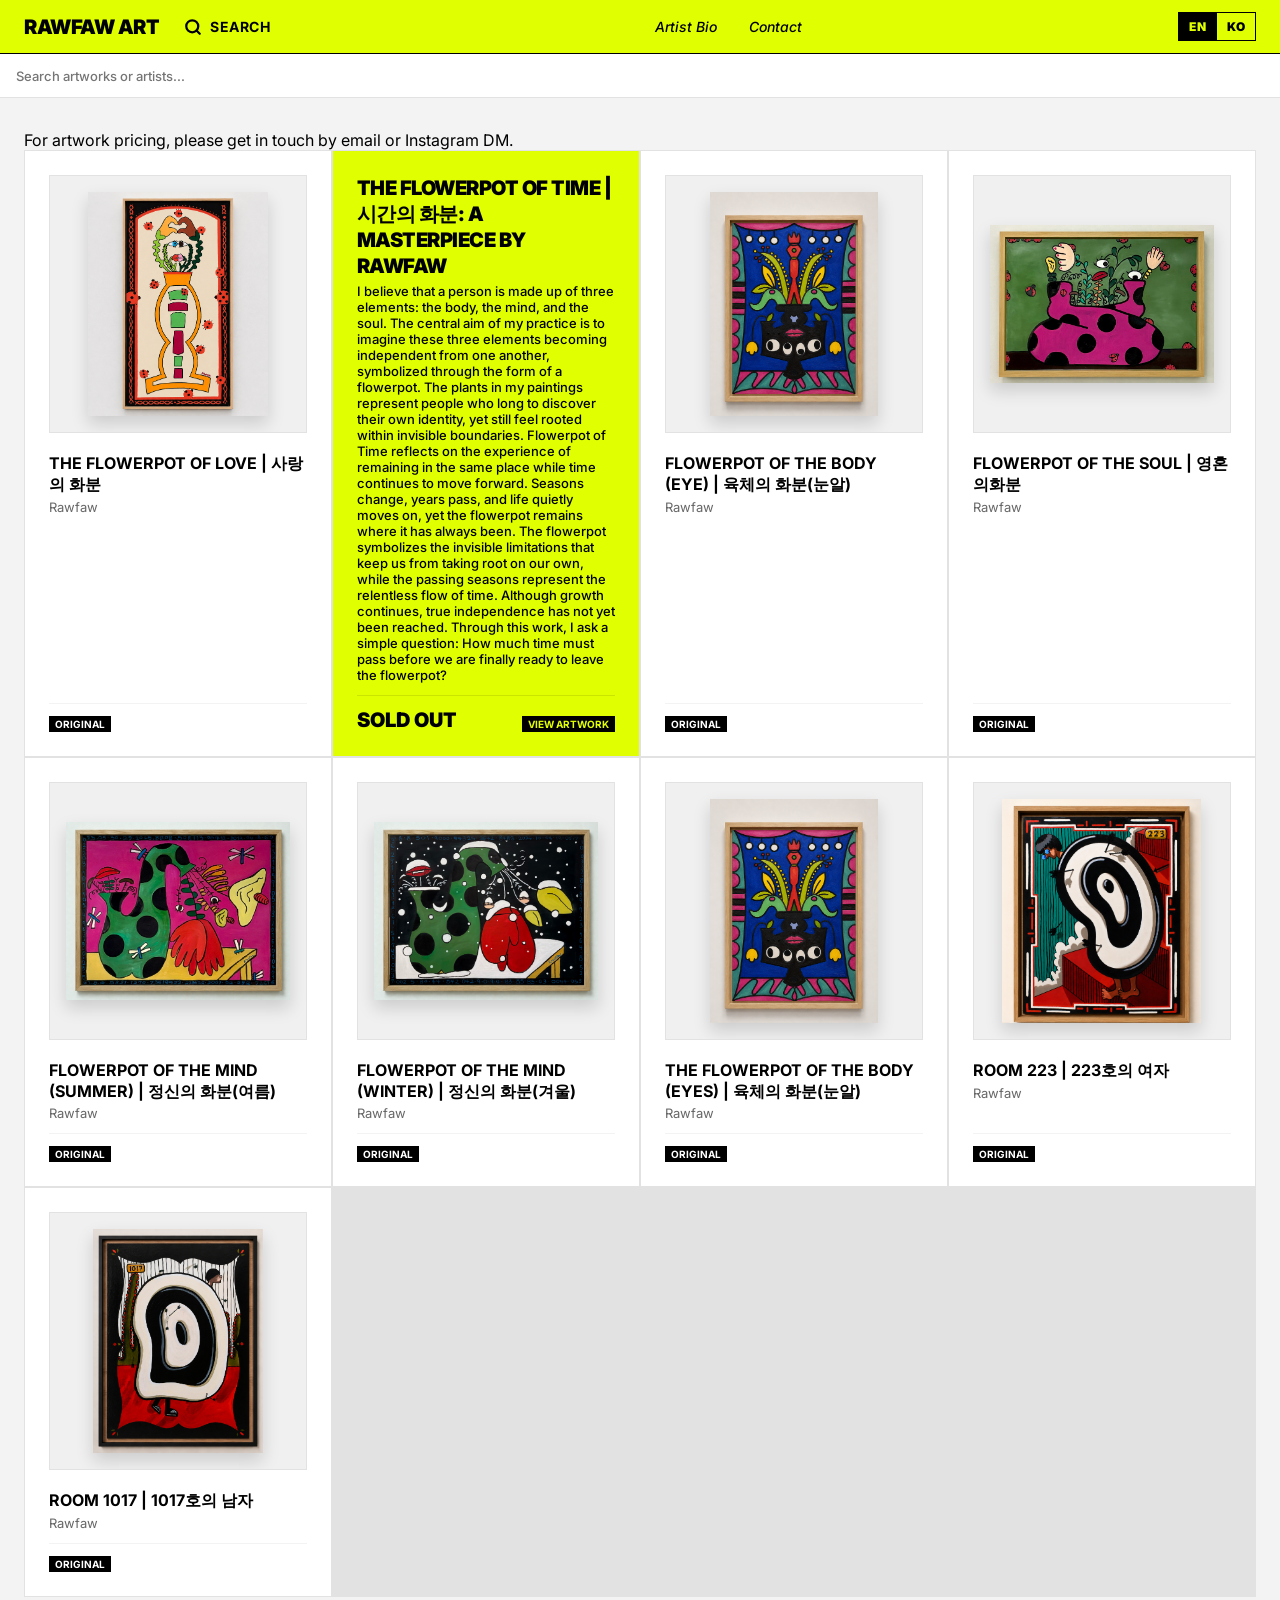
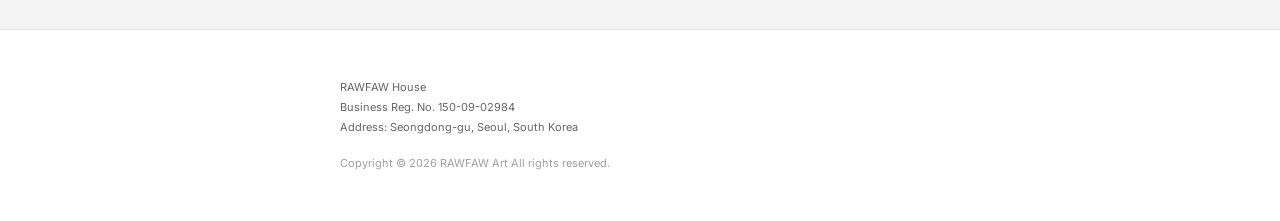
==== commit 6e16e006: "Temporarily hide catalog prices and link to email and Instagram inquiries" ====
--- a/index.html
+++ b/index.html
@@ -64,6 +64,7 @@
 
         <!-- Main Catalog Grid Container -->
         <main class="catalog-container">
+            <p data-i18n="pricing_inquiry">For artwork pricing, please get in touch by <a href="mailto:jiwooon513@gmail.com">email</a> or <a href="https://www.instagram.com/racacafa.art/">Instagram DM</a>.</p>
             <div id="catalog-grid" class="view-grid">
                 <!-- Dynamically populated cards via JS -->
             </div>
@@ -105,13 +106,13 @@
 
                 <div class="detail-price-row">
                     <span class="price-label" data-i18n="estimated_price">Estimated Price:</span>
-                    <span class="price-value" id="detail-price">$32,000</span>
+                    <span class="price-value" id="detail-price"></span>
                 </div>
                 <p class="detail-shipping-note hidden" id="detail-shipping-note"></p>
 
                 <div class="purchase-inquiry-cta">
                     <h4 class="purchase-heading" data-i18n="purchase_heading">Purchase Inquiry</h4>
-                    <p class="purchase-inquiry-text" data-i18n="purchase_inquiry_text">Interested in this piece? I'd love to hear from you — I check my inbox every single day, so send a quick note and I'll get back to you soon.</p>
+                    <p class="purchase-inquiry-text" data-i18n="pricing_inquiry">For artwork pricing, please get in touch by <a href="mailto:jiwooon513@gmail.com">email</a> or <a href="https://www.instagram.com/racacafa.art/">Instagram DM</a>.</p>
                     <button type="button" class="email-inquiry-btn" id="btn-email-inquiry" data-i18n="send_purchase_inquiry">Send Purchase Inquiry</button>
                 </div>
 
@@ -123,6 +124,6 @@
     </div>
 
     <!-- Application Script -->
-    <script src="app.js"></script>
+    <script src="app.js?v=pricing-inquiry"></script>
 </body>
 </html>
--- a/style.css
+++ b/style.css
@@ -1513,3 +1513,8 @@
         padding: 24px;
     }
 }
+
+/* Sold-out works: dim the artwork image on cards */
+.catalog-card.sold-out .card-image-container img {
+    opacity: 0.45;
+}
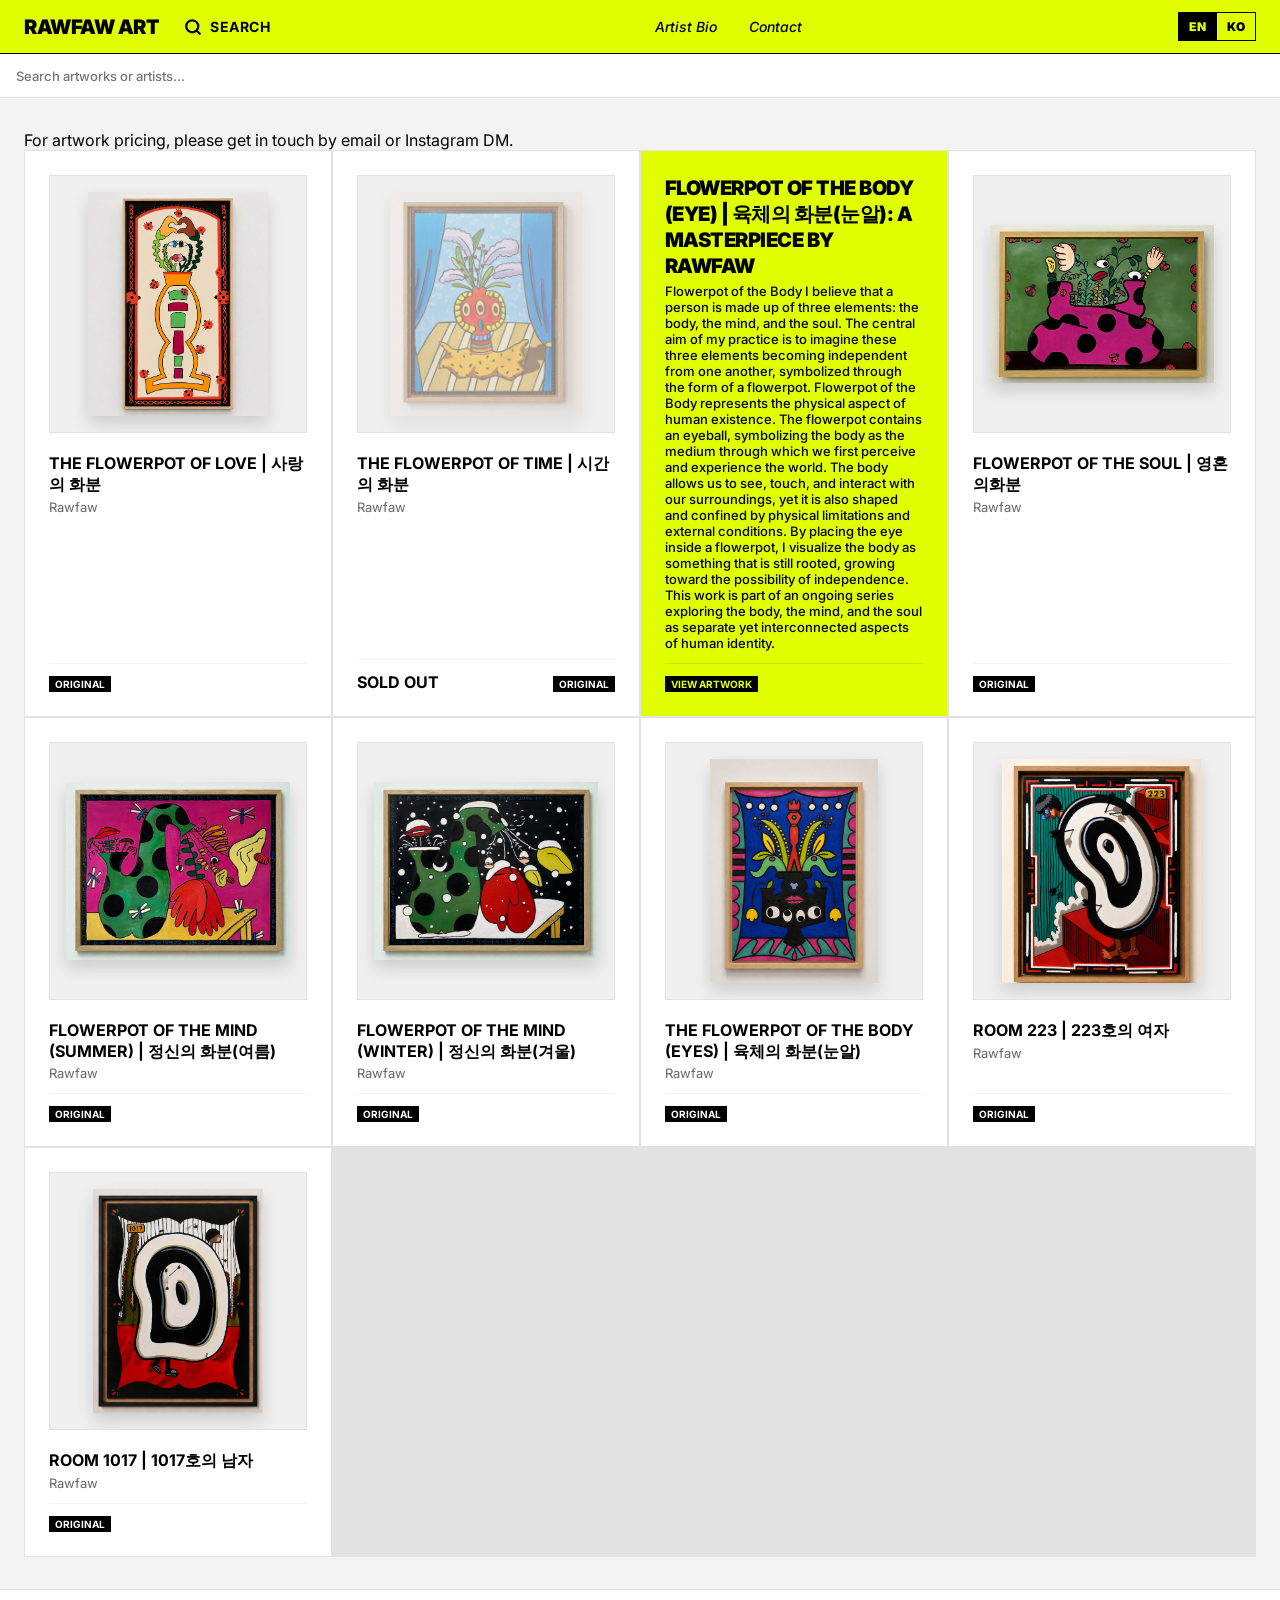
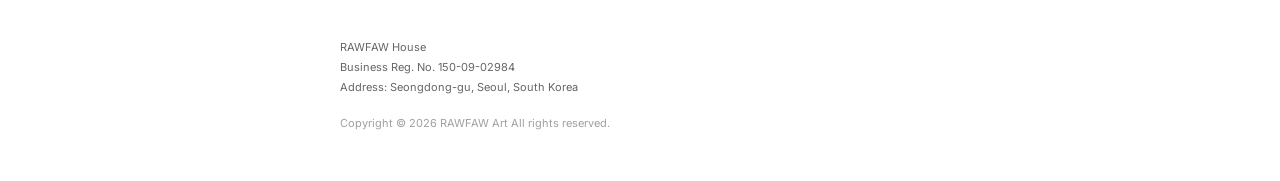
==== commit bb262085: "Show Flowerpot of Time as an image and feature Body (Eye) as text" ====
--- a/index.html
+++ b/index.html
@@ -124,6 +124,6 @@
     </div>
 
     <!-- Application Script -->
-    <script src="app.js?v=pricing-inquiry"></script>
+    <script src="app.js?v=artwork-cards"></script>
 </body>
 </html>
